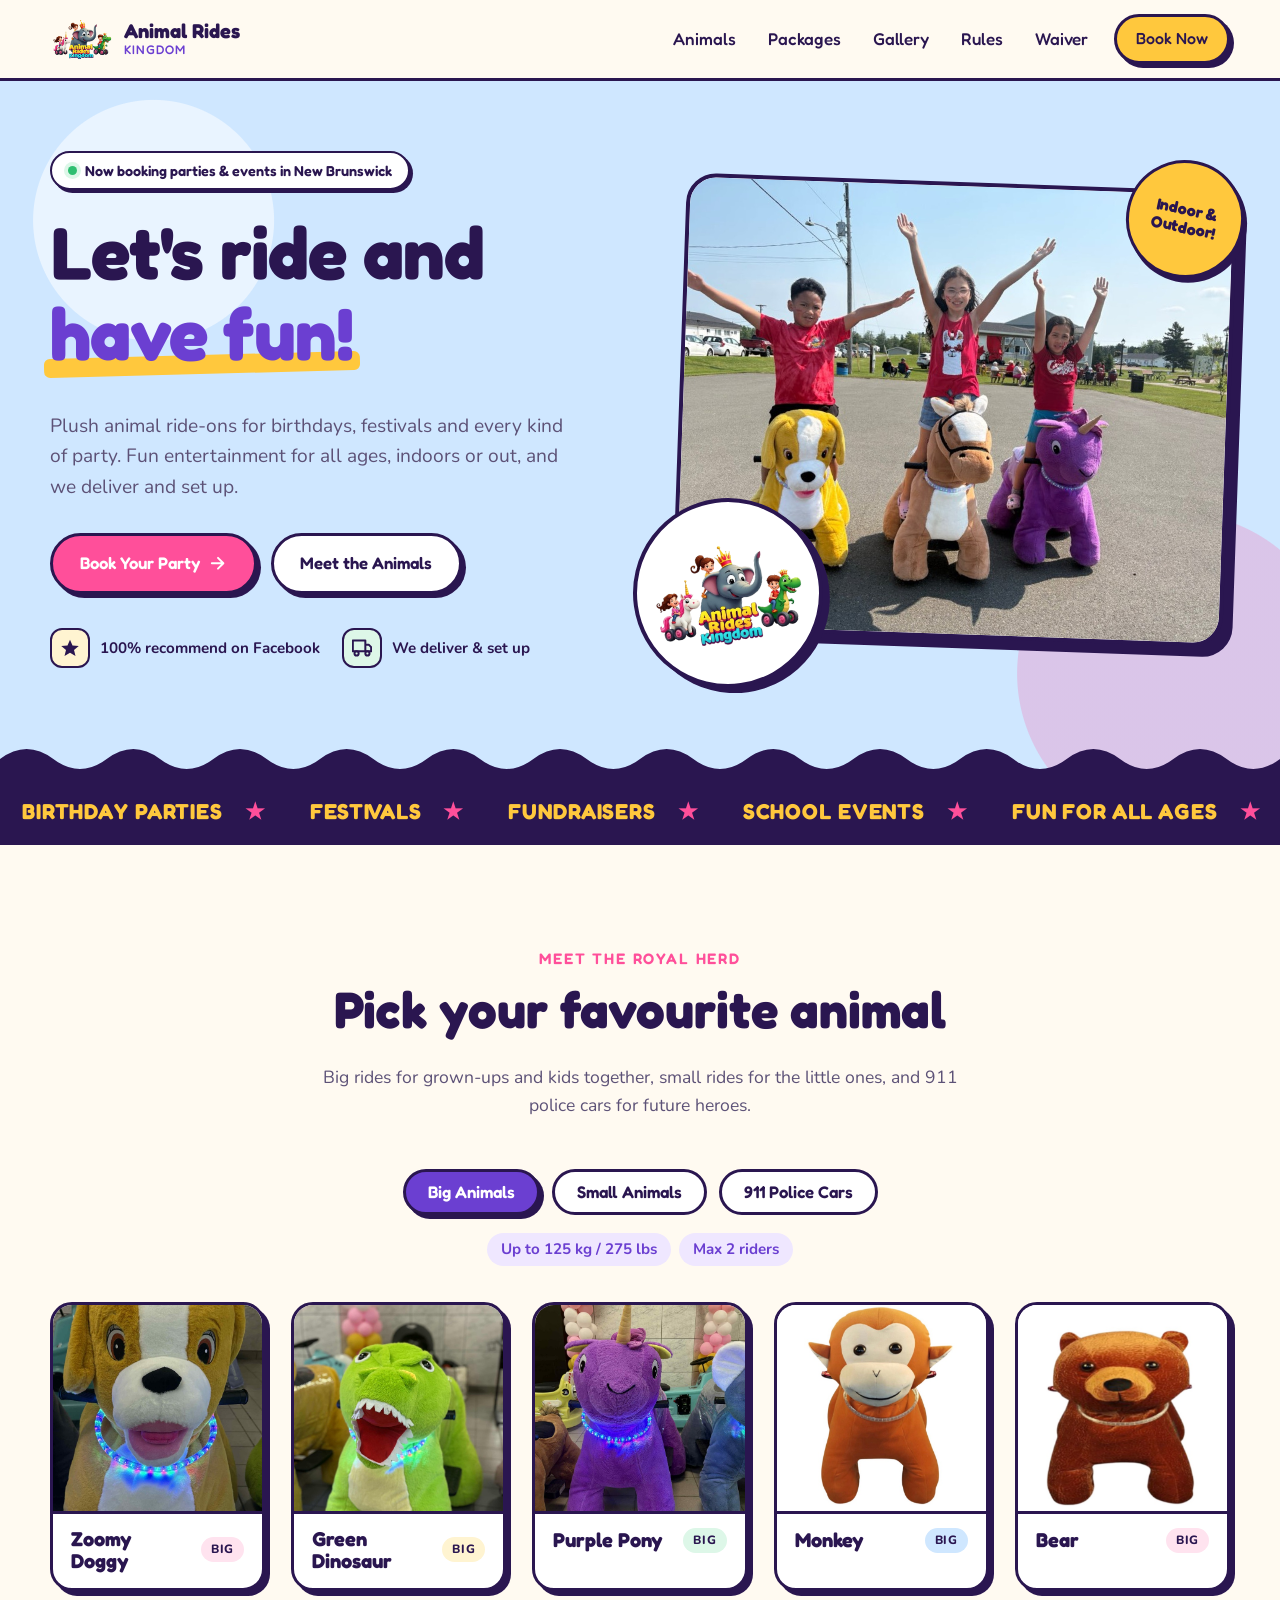
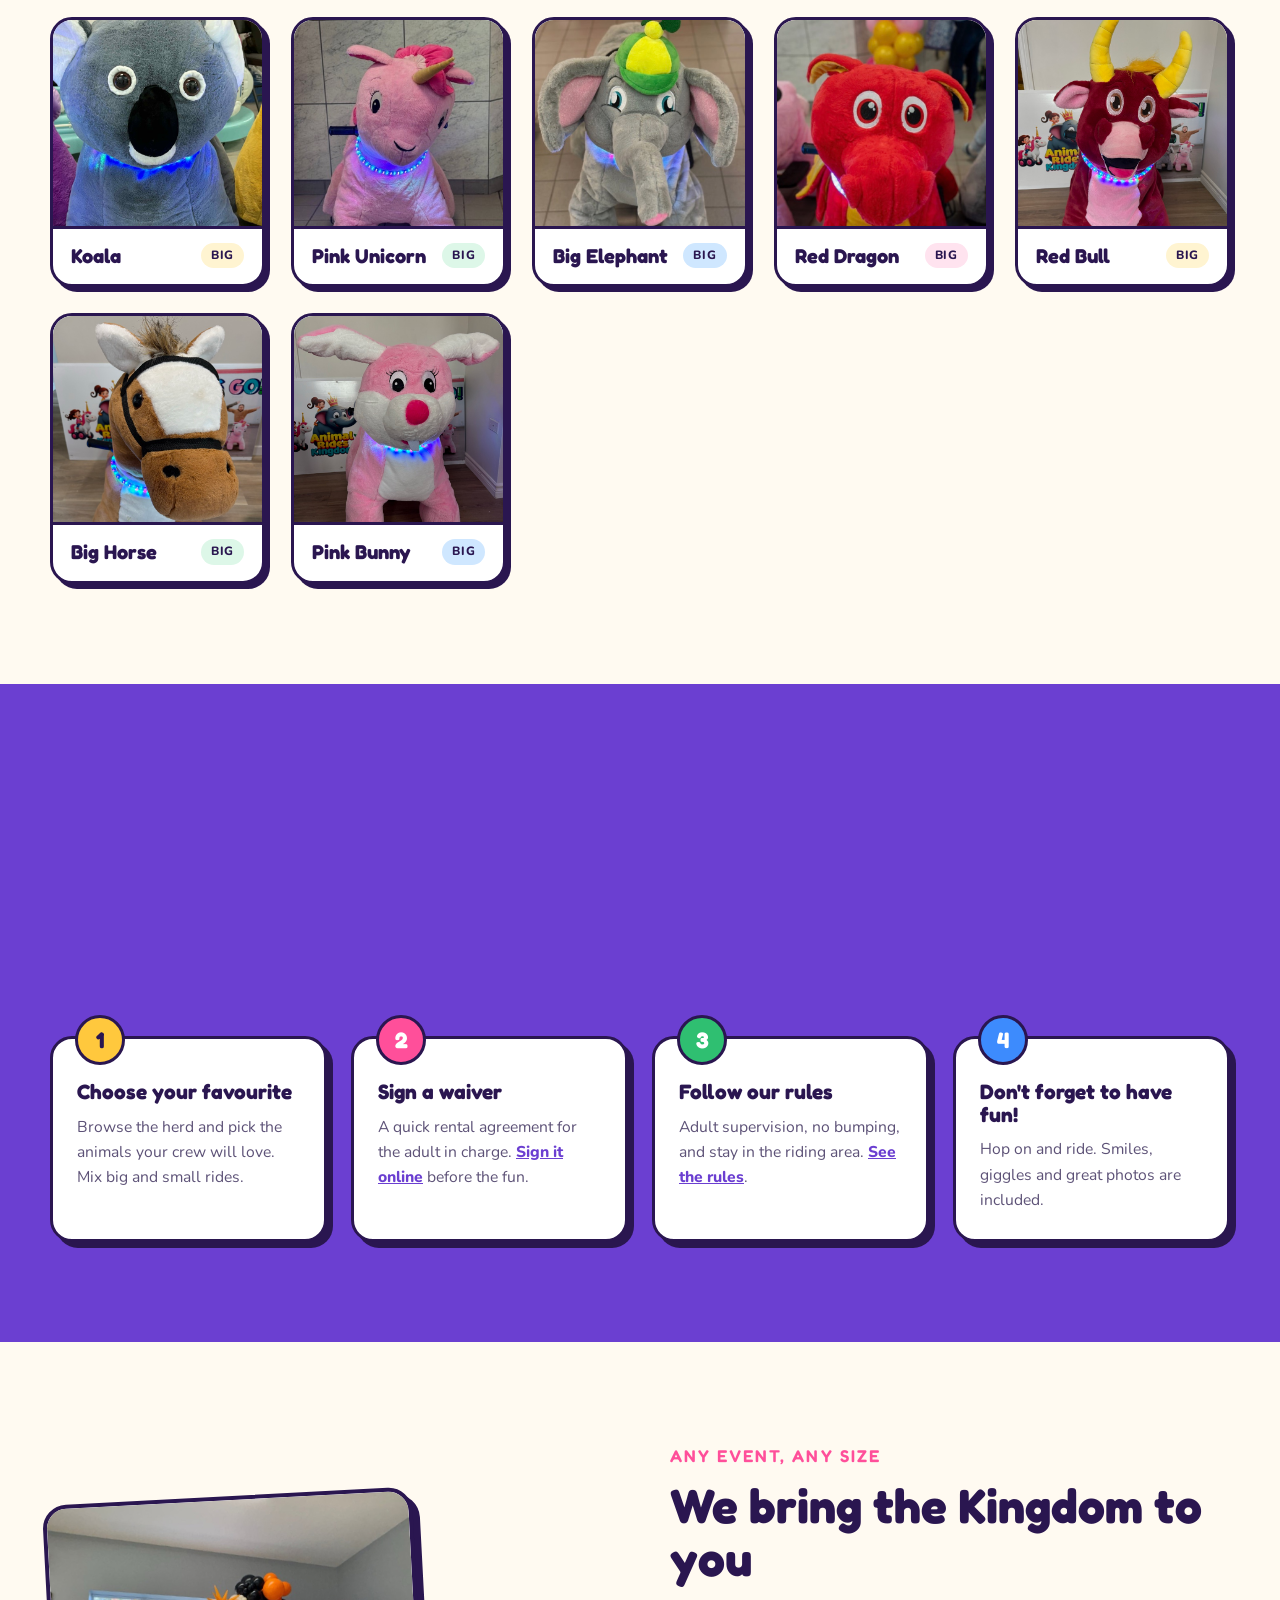
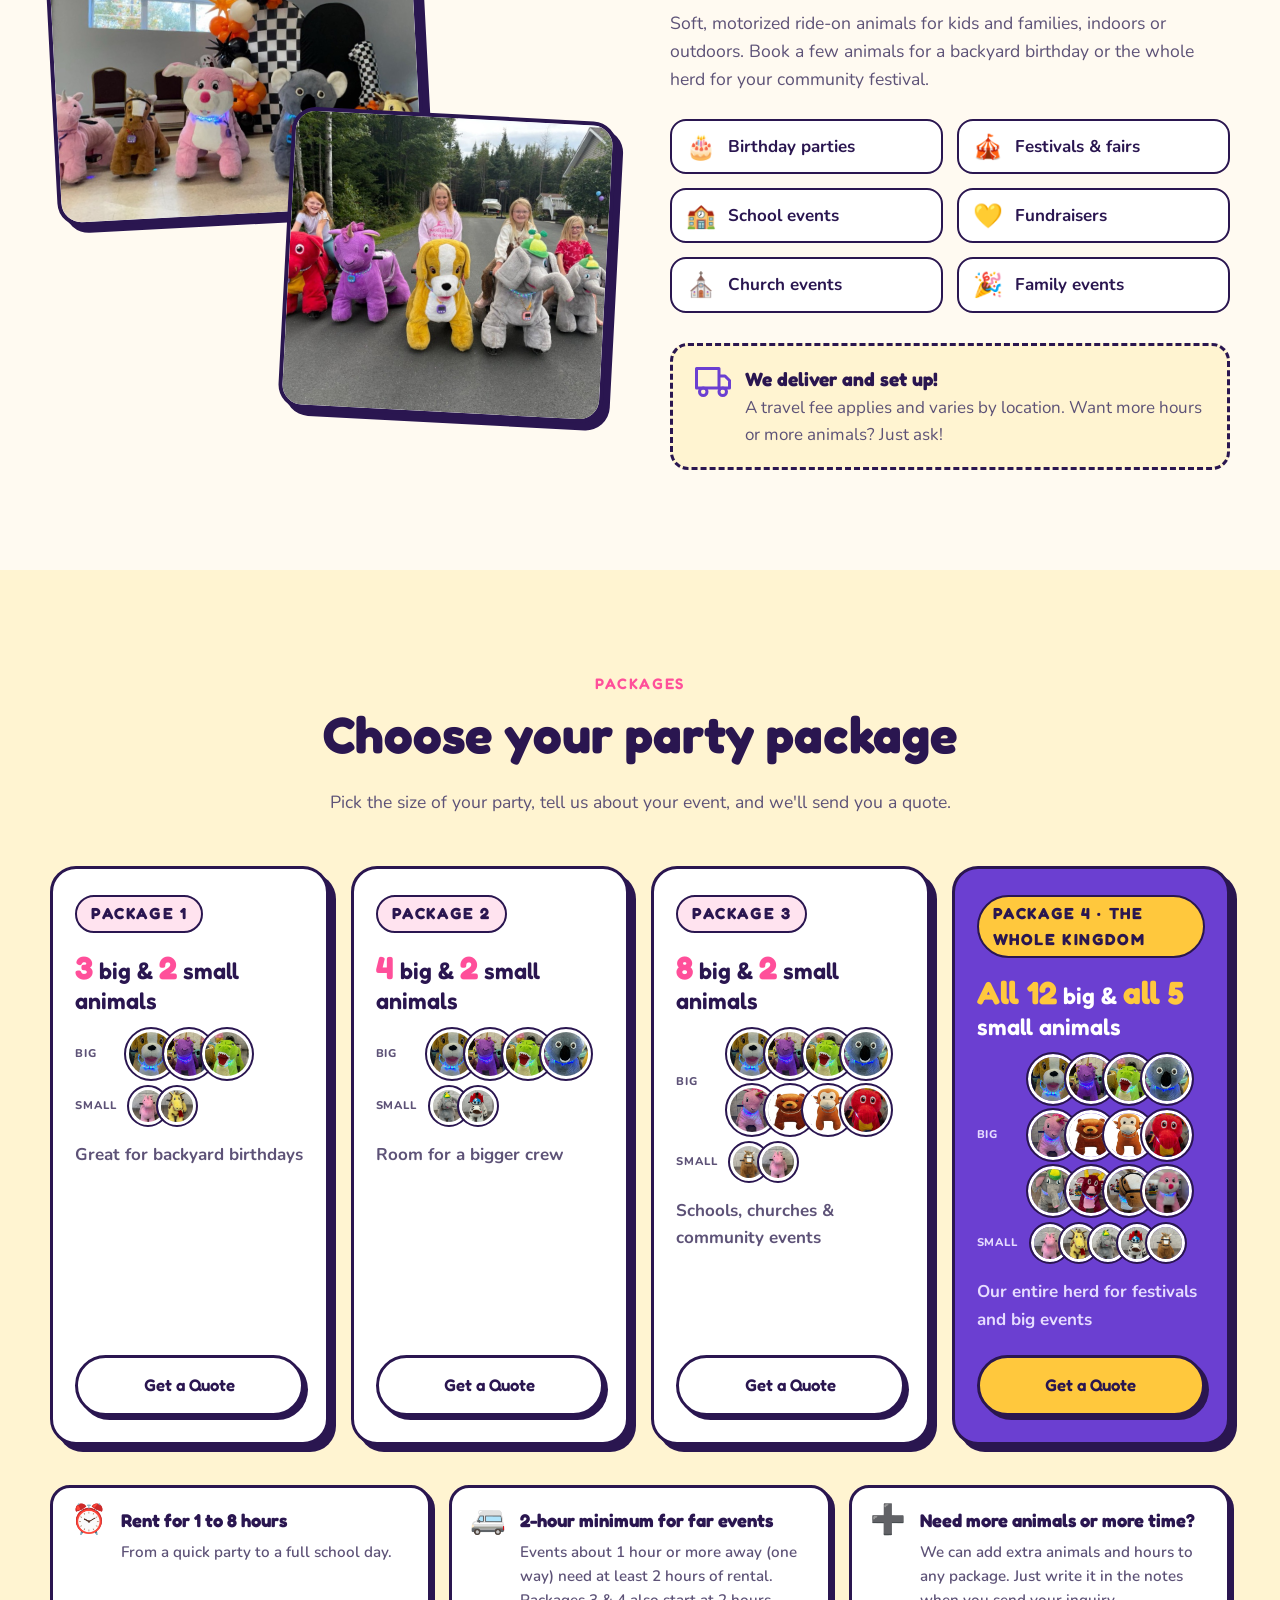
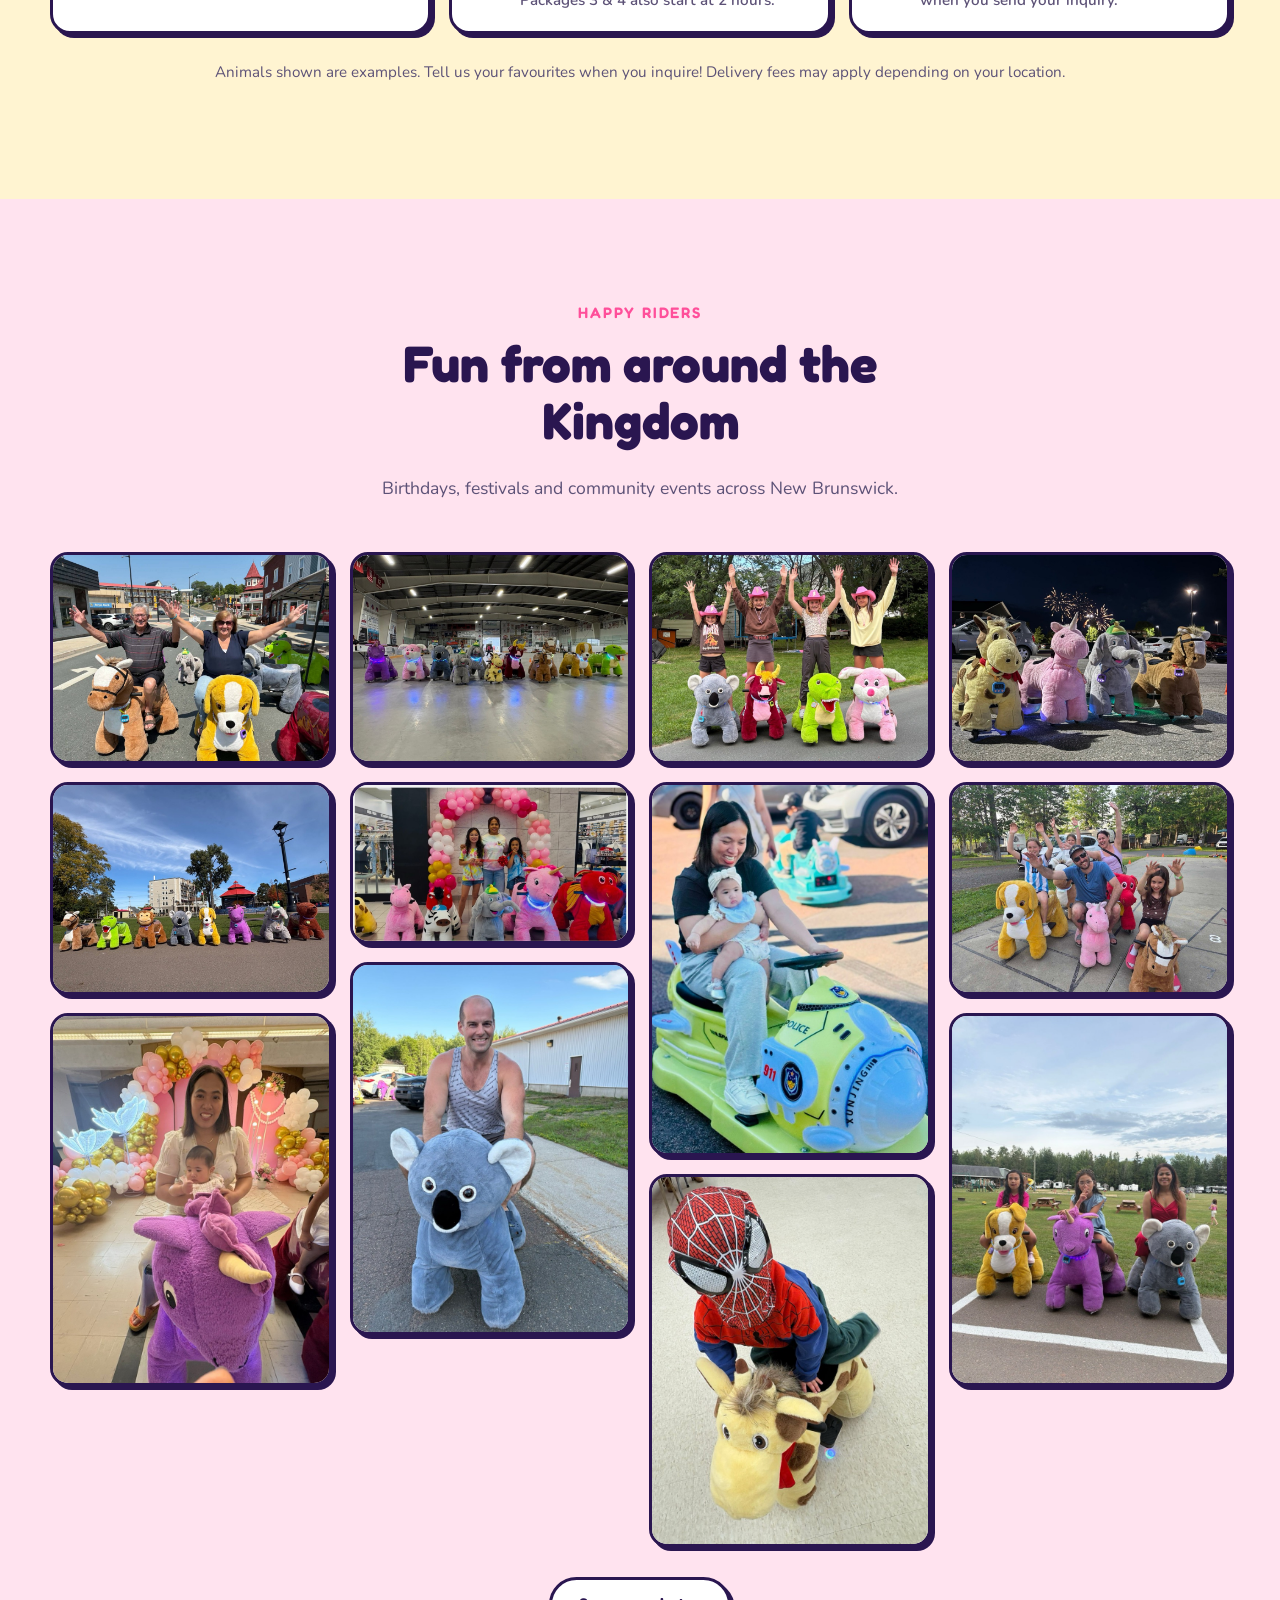
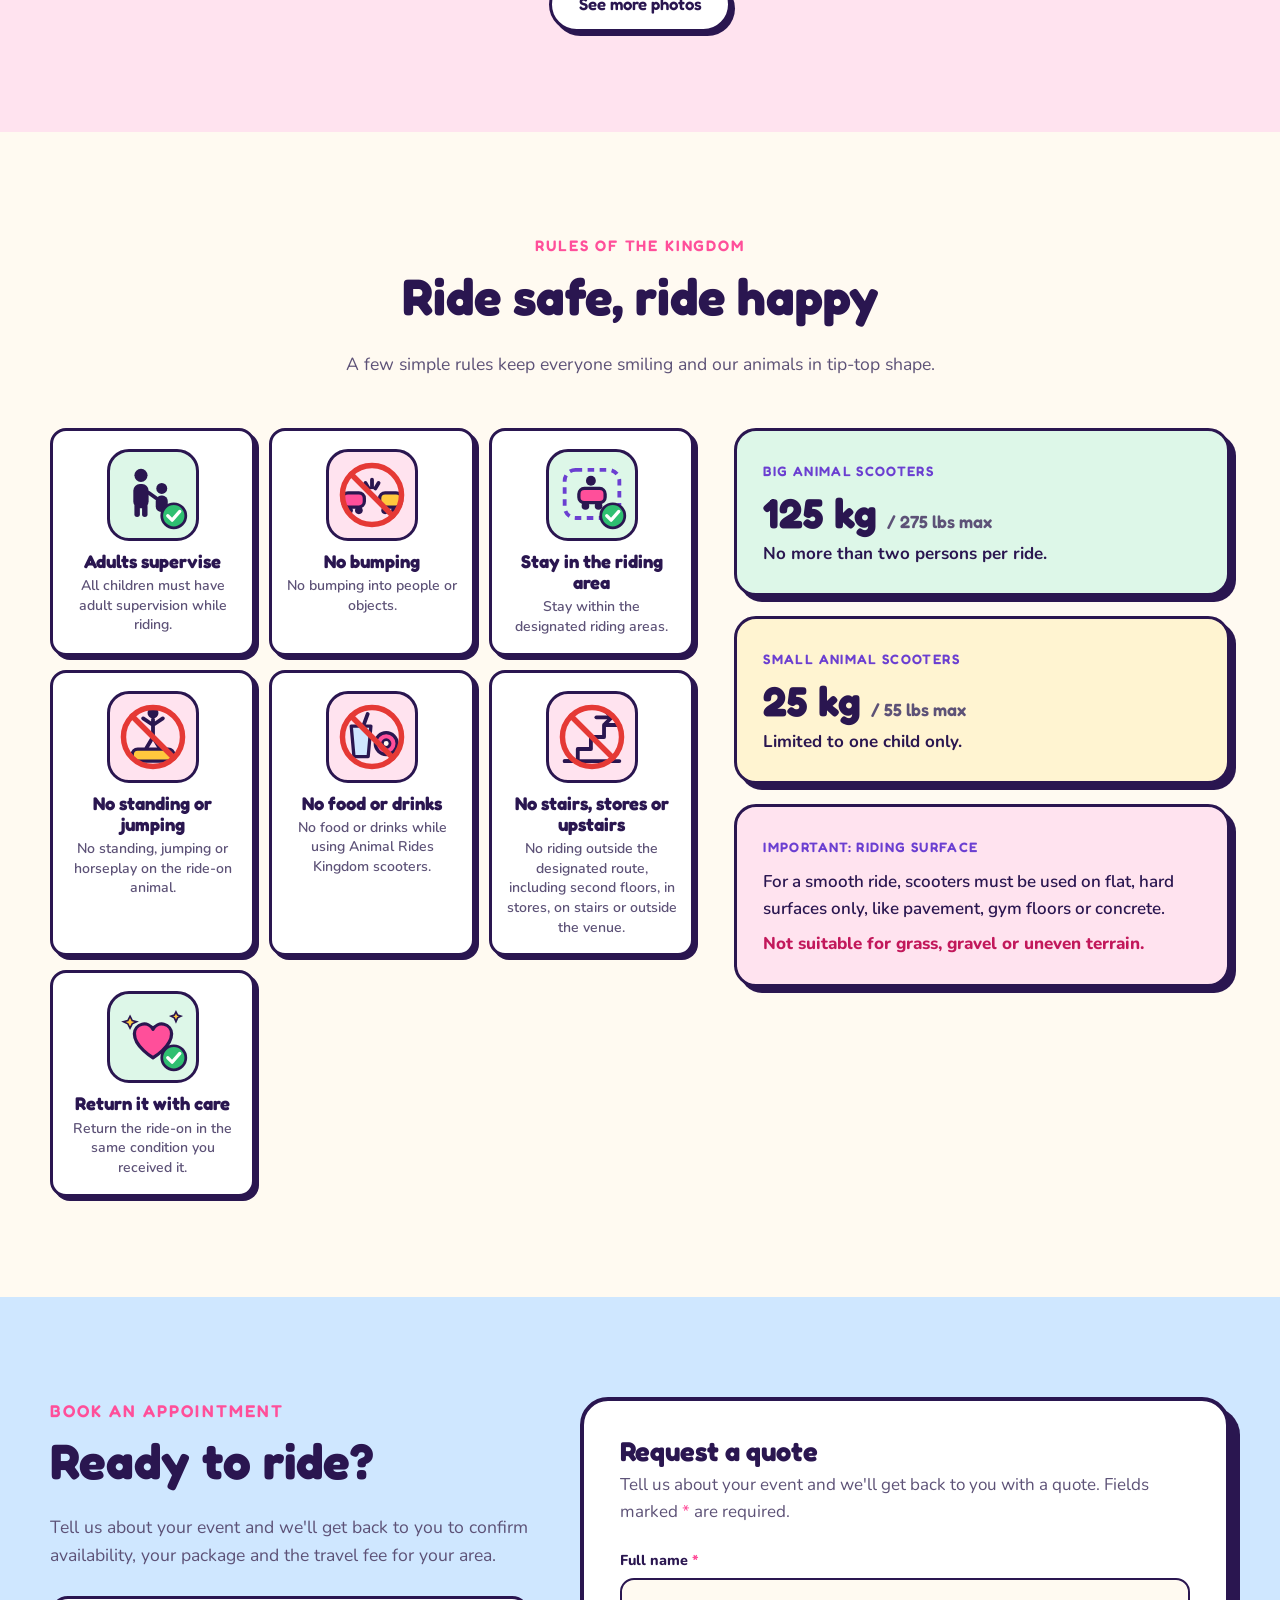
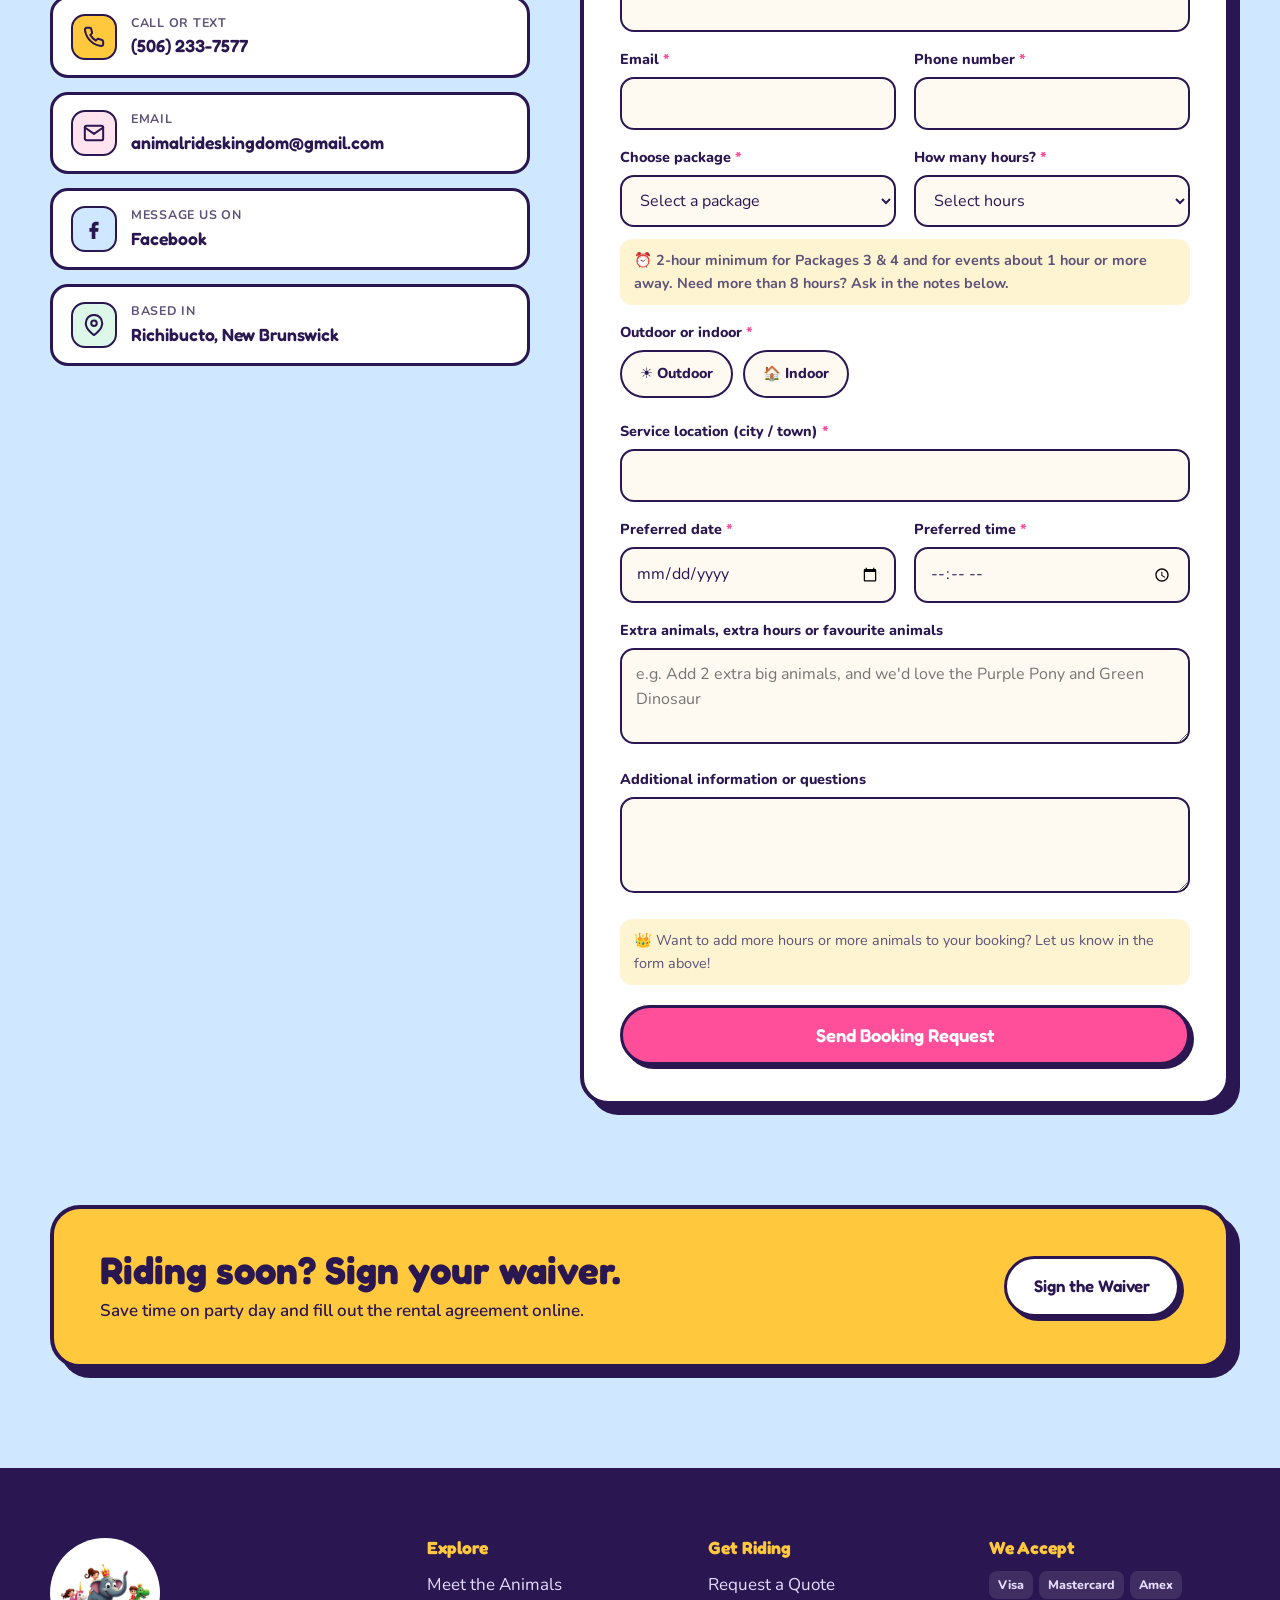
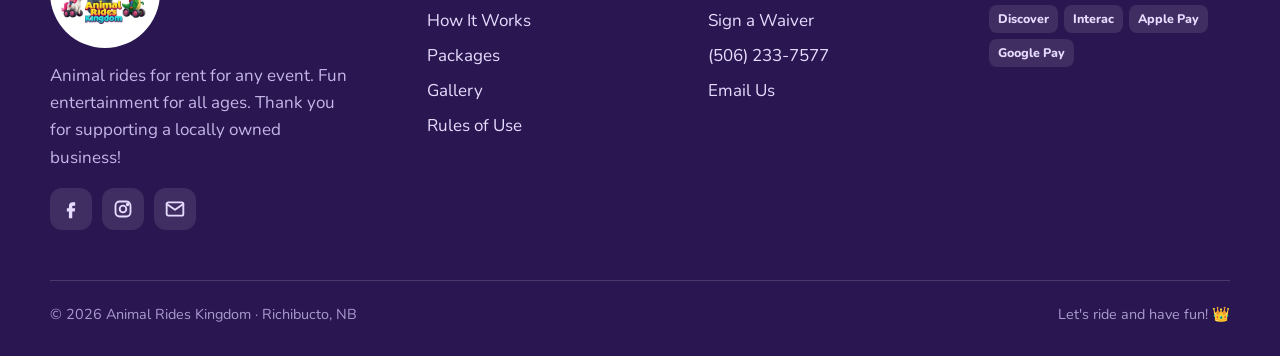
==== index.html @ 3b89f483 "Animal Rides Kingdom website Co-Authored-By: Claude Opus 5.5 <noreply@anthropic.com>" ====
<!DOCTYPE html>
<html lang="en">
<head>
  <meta charset="UTF-8">
  <meta name="viewport" content="width=device-width, initial-scale=1.0">
  <title>Animal Rides Kingdom | Plush Animal Ride Rentals in New Brunswick</title>
  <meta name="description" content="Plush animal ride-on rentals for birthdays, festivals and events across New Brunswick. Indoor and outdoor, fun for all ages. We deliver and set up! Based in Richibucto, NB.">
  <meta property="og:title" content="Animal Rides Kingdom | Let's Ride and Have Fun!">
  <meta property="og:description" content="Plush animal ride-ons for birthdays, festivals and events. We deliver and set up across New Brunswick.">
  <meta property="og:image" content="images/gallery/hero3.jpg">
  <meta property="og:type" content="website">
  <link rel="icon" type="image/png" href="images/logo.png">
  <link rel="preconnect" href="https://fonts.googleapis.com">
  <link rel="preconnect" href="https://fonts.gstatic.com" crossorigin>
  <link href="https://fonts.googleapis.com/css2?family=Fredoka:wght@500;600;700&family=Nunito:wght@400;600;700;800&display=swap" rel="stylesheet">
  <link rel="stylesheet" href="css/styles.css">
  <script type="application/ld+json">
  {
    "@context": "https://schema.org",
    "@type": "LocalBusiness",
    "name": "Animal Rides Kingdom",
    "description": "Plush animal ride-on rentals for indoor and outdoor events. We deliver and set up.",
    "telephone": "+1-506-233-7577",
    "email": "animalrideskingdom@gmail.com",
    "address": { "@type": "PostalAddress", "addressLocality": "Richibucto", "addressRegion": "NB", "addressCountry": "CA" },
    "sameAs": ["https://www.facebook.com/profile.php?id=61574766551750", "https://www.instagram.com/animalrideskingdom"]
  }
  </script>
</head>
<body>

<header class="site-header">
  <nav class="container nav" aria-label="Main">
    <a href="#top" class="brand">
      <img src="images/logo.png" alt="Animal Rides Kingdom logo">
      <span class="brand-name">Animal Rides<span>Kingdom</span></span>
    </a>
    <button class="menu-toggle" aria-label="Open menu" aria-expanded="false" aria-controls="nav-links">
      <span></span><span></span><span></span>
    </button>
    <ul class="nav-links" id="nav-links">
      <li><a href="#animals">Animals</a></li>
      <li><a href="#packages">Packages</a></li>
      <li><a href="#gallery">Gallery</a></li>
      <li><a href="#rules">Rules</a></li>
      <li><a href="waiver.html">Waiver</a></li>
      <li><a href="#book" class="btn btn-yellow">Book Now</a></li>
    </ul>
  </nav>
</header>

<main id="top">

  <!-- ============ HERO ============ -->
  <section class="hero">
    <div class="container hero-grid">
      <div class="hero-copy">
        <span class="eyebrow"><span class="dot"></span> Now booking parties &amp; events in New Brunswick</span>
        <h1>Let's ride and <span class="hl">have fun!</span></h1>
        <p class="lead">Plush animal ride-ons for birthdays, festivals and every kind of party. Fun entertainment for all ages, indoors or out, and we deliver and set up.</p>
        <div class="hero-ctas">
          <a href="#book" class="btn btn-primary">
            Book Your Party
            <svg viewBox="0 0 24 24" fill="none" stroke="currentColor" stroke-width="2.5" stroke-linecap="round" stroke-linejoin="round"><path d="M5 12h14M13 5l7 7-7 7"/></svg>
          </a>
          <a href="#animals" class="btn btn-white">Meet the Animals</a>
        </div>
        <div class="hero-badges">
          <div class="badge-item">
            <span class="ico" style="background:var(--yellow-soft)"><svg viewBox="0 0 24 24" fill="currentColor"><path d="M12 2l3 6.9 7.5.6-5.7 4.9 1.8 7.3L12 17.8 5.4 21.7l1.8-7.3L1.5 9.5 9 8.9z"/></svg></span>
            100% recommend on Facebook
          </div>
          <div class="badge-item">
            <span class="ico" style="background:var(--green-soft)"><svg viewBox="0 0 24 24" fill="none" stroke="currentColor" stroke-width="2.4" stroke-linecap="round" stroke-linejoin="round"><path d="M1 3h15v13H1zM16 8h4l3 3v5h-7"/><circle cx="5.5" cy="18.5" r="2.5"/><circle cx="18.5" cy="18.5" r="2.5"/></svg></span>
            We deliver &amp; set up
          </div>
        </div>
      </div>
      <div class="hero-visual">
        <div class="hero-photo">
          <img src="images/gallery/hero1.jpg" alt="Three kids cheering beside a dog, horse and purple pony ride-on">
        </div>
        <img class="hero-logo" src="images/logo.png" alt="">
        <div class="sticker">Indoor &amp; Outdoor!</div>
      </div>
    </div>
    <div class="scallop" aria-hidden="true">
      <svg viewBox="0 0 1200 40" preserveAspectRatio="none"><path fill="#2a1650" d="M0 40V20 Q25 0 50 20 T100 20 T150 20 T200 20 T250 20 T300 20 T350 20 T400 20 T450 20 T500 20 T550 20 T600 20 T650 20 T700 20 T750 20 T800 20 T850 20 T900 20 T950 20 T1000 20 T1050 20 T1100 20 T1150 20 T1200 20 V40Z"/></svg>
    </div>
  </section>

  <div class="marquee" aria-hidden="true">
    <div class="marquee-track">
      <span>Birthday Parties</span><span>Festivals</span><span>Fundraisers</span><span>School Events</span><span>Fun for All Ages</span><span>We Deliver &amp; Set Up</span>
      <span>Birthday Parties</span><span>Festivals</span><span>Fundraisers</span><span>School Events</span><span>Fun for All Ages</span><span>We Deliver &amp; Set Up</span>
    </div>
  </div>

  <!-- ============ ANIMALS ============ -->
  <section id="animals">
    <div class="container">
      <div class="section-head reveal">
        <span class="kicker">Meet the Royal Herd</span>
        <h2>Pick your favourite animal</h2>
        <p>Big rides for grown-ups and kids together, small rides for the little ones, and 911 police cars for future heroes.</p>
      </div>

      <div class="tabs" role="tablist" aria-label="Ride categories">
        <button class="tab" role="tab" id="tab-big" aria-selected="true" aria-controls="panel-big">Big Animals</button>
        <button class="tab" role="tab" id="tab-small" aria-selected="false" aria-controls="panel-small" tabindex="-1">Small Animals</button>
        <button class="tab" role="tab" id="tab-police" aria-selected="false" aria-controls="panel-police" tabindex="-1">911 Police Cars</button>
      </div>

      <div class="animal-panel" id="panel-big" role="tabpanel" aria-labelledby="tab-big">
        <p class="tab-note"><span class="pill">Up to 125 kg / 275 lbs</span><span class="pill">Max 2 riders</span></p>
        <div class="animal-grid">
          <article class="animal-card"><div class="pic"><img src="images/animals/zoomy-doggy.jpg" alt="Zoomy Doggy ride-on" loading="lazy"></div><div class="meta"><h3>Zoomy Doggy</h3><span class="size">Big</span></div></article>
          <article class="animal-card"><div class="pic"><img src="images/animals/green-dinosaur.jpg" alt="Green Dinosaur ride-on" loading="lazy"></div><div class="meta"><h3>Green Dinosaur</h3><span class="size">Big</span></div></article>
          <article class="animal-card"><div class="pic"><img src="images/animals/purple-pony.jpg" alt="Purple Pony ride-on" loading="lazy"></div><div class="meta"><h3>Purple Pony</h3><span class="size">Big</span></div></article>
          <article class="animal-card"><div class="pic"><img src="images/animals/monkey.jpg" alt="Monkey ride-on" loading="lazy"></div><div class="meta"><h3>Monkey</h3><span class="size">Big</span></div></article>
          <article class="animal-card"><div class="pic"><img src="images/animals/bear.jpg" alt="Bear ride-on" loading="lazy"></div><div class="meta"><h3>Bear</h3><span class="size">Big</span></div></article>
          <article class="animal-card"><div class="pic"><img src="images/animals/koala.jpg" alt="Koala ride-on" loading="lazy"></div><div class="meta"><h3>Koala</h3><span class="size">Big</span></div></article>
          <article class="animal-card"><div class="pic"><img src="images/animals/pink-unicorn.jpg" style="object-position: center 15%" alt="Pink Unicorn ride-on" loading="lazy"></div><div class="meta"><h3>Pink Unicorn</h3><span class="size">Big</span></div></article>
          <article class="animal-card"><div class="pic"><img src="images/animals/big-elephant.jpg" style="object-position: center 15%" alt="Big Elephant ride-on with a green and yellow cap" loading="lazy"></div><div class="meta"><h3>Big Elephant</h3><span class="size">Big</span></div></article>
          <article class="animal-card"><div class="pic"><img src="images/animals/red-dragon.jpg" style="object-position: center 15%" alt="Red Dragon ride-on" loading="lazy"></div><div class="meta"><h3>Red Dragon</h3><span class="size">Big</span></div></article>
          <article class="animal-card"><div class="pic"><img src="images/animals/red-bull.jpg" style="object-position: center 15%" alt="Red Bull ride-on with yellow horns" loading="lazy"></div><div class="meta"><h3>Red Bull</h3><span class="size">Big</span></div></article>
          <article class="animal-card"><div class="pic"><img src="images/animals/big-horse.jpg" style="object-position: center 15%" alt="Big brown Horse ride-on" loading="lazy"></div><div class="meta"><h3>Big Horse</h3><span class="size">Big</span></div></article>
          <article class="animal-card"><div class="pic"><img src="images/animals/pink-bunny.jpg" style="object-position: center 15%" alt="Pink Bunny ride-on" loading="lazy"></div><div class="meta"><h3>Pink Bunny</h3><span class="size">Big</span></div></article>
        </div>
      </div>

      <div class="animal-panel" id="panel-small" role="tabpanel" aria-labelledby="tab-small" hidden>
        <p class="tab-note"><span class="pill">Up to 25 kg / 55 lbs</span><span class="pill">One child only</span></p>
        <div class="animal-grid">
          <article class="animal-card"><div class="pic"><img src="images/animals/elephant.jpg" alt="Elephant ride-on" loading="lazy"></div><div class="meta"><h3>Elephant</h3><span class="size">Small</span></div></article>
          <article class="animal-card"><div class="pic"><img src="images/animals/mini-pony.jpg" alt="Mini Pony ride-on" loading="lazy"></div><div class="meta"><h3>Mini Pony</h3><span class="size">Small</span></div></article>
          <article class="animal-card"><div class="pic"><img src="images/animals/giraffe.jpg" alt="Giraffe ride-on" loading="lazy"></div><div class="meta"><h3>Giraffe</h3><span class="size">Small</span></div></article>
          <article class="animal-card"><div class="pic"><img src="images/animals/horse.jpg" alt="Horse ride-on" loading="lazy"></div><div class="meta"><h3>Horse</h3><span class="size">Small</span></div></article>
          <article class="animal-card"><div class="pic"><img src="images/animals/zebra.jpg" alt="Zippy Zebra ride-on" loading="lazy"></div><div class="meta"><h3>Zippy Zebra</h3><span class="size">Small</span></div></article>
        </div>
      </div>

      <div class="animal-panel" id="panel-police" role="tabpanel" aria-labelledby="tab-police" hidden>
        <p class="tab-note"><span class="pill">Three colours to choose from</span></p>
        <div class="animal-grid">
          <article class="animal-card"><div class="pic"><img src="images/animals/police-yellow.jpg" alt="Yellow 911 police car ride-on" loading="lazy"></div><div class="meta"><h3>Yellow 911</h3><span class="size">Police Car</span></div></article>
          <article class="animal-card"><div class="pic"><img src="images/animals/police-blue.jpg" alt="Blue 911 police car ride-on" loading="lazy"></div><div class="meta"><h3>Blue 911</h3><span class="size">Police Car</span></div></article>
          <article class="animal-card"><div class="pic"><img src="images/animals/police-red.jpg" alt="Red 911 police car ride-on" loading="lazy"></div><div class="meta"><h3>Red 911</h3><span class="size">Police Car</span></div></article>
        </div>
      </div>
    </div>
  </section>

  <!-- ============ HOW IT WORKS ============ -->
  <section id="how" class="steps-section">
    <div class="container">
      <div class="section-head reveal">
        <span class="kicker">4 Steps to Royal Fun</span>
        <h2>The best experience in our Kingdom</h2>
        <p>Getting your party rolling is easy.</p>
      </div>
      <div class="steps">
        <div class="step reveal"><h3>Choose your favourite</h3><p>Browse the herd and pick the animals your crew will love. Mix big and small rides.</p></div>
        <div class="step reveal"><h3>Sign a waiver</h3><p>A quick rental agreement for the adult in charge. <a href="waiver.html">Sign it online</a> before the fun.</p></div>
        <div class="step reveal"><h3>Follow our rules</h3><p>Adult supervision, no bumping, and stay in the riding area. <a href="#rules">See the rules</a>.</p></div>
        <div class="step reveal"><h3>Don't forget to have fun!</h3><p>Hop on and ride. Smiles, giggles and great photos are included.</p></div>
      </div>
    </div>
  </section>

  <!-- ============ EVENTS ============ -->
  <section id="events">
    <div class="container events-grid">
      <div class="events-photos reveal">
        <figure class="p1"><img src="images/gallery/hero2.jpg" alt="Ride-on animals set up at an indoor birthday party" loading="lazy"></figure>
        <figure class="p2"><img src="images/gallery/hero4.jpg" alt="Kids lined up on ride-on animals outdoors" loading="lazy"></figure>
      </div>
      <div class="events-copy reveal">
        <span class="kicker">Any Event, Any Size</span>
        <h2>We bring the Kingdom to you</h2>
        <p>Soft, motorized ride-on animals for kids and families, indoors or outdoors. Book a few animals for a backyard birthday or the whole herd for your community festival.</p>
        <ul class="event-list">
          <li><span class="emoji">🎂</span> Birthday parties</li>
          <li><span class="emoji">🎪</span> Festivals &amp; fairs</li>
          <li><span class="emoji">🏫</span> School events</li>
          <li><span class="emoji">💛</span> Fundraisers</li>
          <li><span class="emoji">⛪</span> Church events</li>
          <li><span class="emoji">🎉</span> Family events</li>
        </ul>
        <div class="delivery-box">
          <svg viewBox="0 0 24 24" fill="none" stroke="currentColor" stroke-width="2" stroke-linecap="round" stroke-linejoin="round"><path d="M1 3h15v13H1zM16 8h4l3 3v5h-7"/><circle cx="5.5" cy="18.5" r="2.5"/><circle cx="18.5" cy="18.5" r="2.5"/></svg>
          <div>
            <strong>We deliver and set up!</strong>
            <p>A travel fee applies and varies by location. Want more hours or more animals? Just ask!</p>
          </div>
        </div>
      </div>
    </div>
  </section>

  <!-- ============ PACKAGES ============ -->
  <section id="packages" class="packages-section">
    <div class="container">
      <div class="section-head reveal">
        <span class="kicker">Packages</span>
        <h2>Choose your party package</h2>
        <p>Pick the size of your party, tell us about your event, and we'll send you a quote.</p>
      </div>
      <div class="package-grid four">
        <article class="package-card reveal">
          <div class="package-top">
            <span class="package-name">Package 1</span>
            <p class="package-animals"><strong>3</strong> big &amp; <strong>2</strong> small animals</p>
            <div class="herd" aria-label="Example animals"><span class="herd-label">Big</span><div class="herd-row big"><img src="images/animals/zoomy-doggy.jpg" alt="Zoomy Doggy" title="Zoomy Doggy" loading="lazy"><img src="images/animals/purple-pony.jpg" alt="Purple Pony" title="Purple Pony" loading="lazy"><img src="images/animals/green-dinosaur.jpg" alt="Green Dinosaur" title="Green Dinosaur" loading="lazy"></div><span class="herd-label">Small</span><div class="herd-row small"><img src="images/animals/mini-pony.jpg" alt="Mini Pony" title="Mini Pony" loading="lazy"><img src="images/animals/giraffe.jpg" alt="Giraffe" title="Giraffe" loading="lazy"></div></div>
            <p class="package-tag">Great for backyard birthdays</p>
          </div>
          <a href="#book" class="btn btn-white">Get a Quote</a>
        </article>
        <article class="package-card reveal">
          <div class="package-top">
            <span class="package-name">Package 2</span>
            <p class="package-animals"><strong>4</strong> big &amp; <strong>2</strong> small animals</p>
            <div class="herd" aria-label="Example animals"><span class="herd-label">Big</span><div class="herd-row big"><img src="images/animals/zoomy-doggy.jpg" alt="Zoomy Doggy" title="Zoomy Doggy" loading="lazy"><img src="images/animals/purple-pony.jpg" alt="Purple Pony" title="Purple Pony" loading="lazy"><img src="images/animals/green-dinosaur.jpg" alt="Green Dinosaur" title="Green Dinosaur" loading="lazy"><img src="images/animals/koala.jpg" alt="Koala" title="Koala" loading="lazy"></div><span class="herd-label">Small</span><div class="herd-row small"><img src="images/animals/elephant.jpg" alt="Elephant" title="Elephant" loading="lazy"><img src="images/animals/zebra.jpg" alt="Zebra" title="Zebra" loading="lazy"></div></div>
            <p class="package-tag">Room for a bigger crew</p>
          </div>
          <a href="#book" class="btn btn-white">Get a Quote</a>
        </article>
        <article class="package-card reveal">
          <div class="package-top">
            <span class="package-name">Package 3</span>
            <p class="package-animals"><strong>8</strong> big &amp; <strong>2</strong> small animals</p>
            <div class="herd" aria-label="Example animals"><span class="herd-label">Big</span><div class="herd-row big"><img src="images/animals/zoomy-doggy.jpg" alt="Zoomy Doggy" title="Zoomy Doggy" loading="lazy"><img src="images/animals/purple-pony.jpg" alt="Purple Pony" title="Purple Pony" loading="lazy"><img src="images/animals/green-dinosaur.jpg" alt="Green Dinosaur" title="Green Dinosaur" loading="lazy"><img src="images/animals/koala.jpg" alt="Koala" title="Koala" loading="lazy"><img src="images/animals/pink-unicorn.jpg" alt="Pink Unicorn" title="Pink Unicorn" loading="lazy"><img src="images/animals/bear.jpg" alt="Bear" title="Bear" loading="lazy"><img src="images/animals/monkey.jpg" alt="Monkey" title="Monkey" loading="lazy"><img src="images/animals/red-dragon.jpg" alt="Red Dragon" title="Red Dragon" loading="lazy"></div><span class="herd-label">Small</span><div class="herd-row small"><img src="images/animals/horse.jpg" alt="Horse" title="Horse" loading="lazy"><img src="images/animals/mini-pony.jpg" alt="Mini Pony" title="Mini Pony" loading="lazy"></div></div>
            <p class="package-tag">Schools, churches &amp; community events</p>
          </div>
          <a href="#book" class="btn btn-white">Get a Quote</a>
        </article>
        <article class="package-card featured reveal">
          <div class="package-top">
            <span class="package-name">Package 4 · The Whole Kingdom</span>
            <p class="package-animals"><strong>All 12</strong> big &amp; <strong>all 5</strong> small animals</p>
            <div class="herd" aria-label="Example animals"><span class="herd-label">Big</span><div class="herd-row big"><img src="images/animals/zoomy-doggy.jpg" alt="Zoomy Doggy" title="Zoomy Doggy" loading="lazy"><img src="images/animals/purple-pony.jpg" alt="Purple Pony" title="Purple Pony" loading="lazy"><img src="images/animals/green-dinosaur.jpg" alt="Green Dinosaur" title="Green Dinosaur" loading="lazy"><img src="images/animals/koala.jpg" alt="Koala" title="Koala" loading="lazy"><img src="images/animals/pink-unicorn.jpg" alt="Pink Unicorn" title="Pink Unicorn" loading="lazy"><img src="images/animals/bear.jpg" alt="Bear" title="Bear" loading="lazy"><img src="images/animals/monkey.jpg" alt="Monkey" title="Monkey" loading="lazy"><img src="images/animals/red-dragon.jpg" alt="Red Dragon" title="Red Dragon" loading="lazy"><img src="images/animals/big-elephant.jpg" alt="Big Elephant" title="Big Elephant" loading="lazy"><img src="images/animals/red-bull.jpg" alt="Red Bull" title="Red Bull" loading="lazy"><img src="images/animals/big-horse.jpg" alt="Big Horse" title="Big Horse" loading="lazy"><img src="images/animals/pink-bunny.jpg" alt="Pink Bunny" title="Pink Bunny" loading="lazy"></div><span class="herd-label">Small</span><div class="herd-row small"><img src="images/animals/mini-pony.jpg" alt="Mini Pony" title="Mini Pony" loading="lazy"><img src="images/animals/giraffe.jpg" alt="Giraffe" title="Giraffe" loading="lazy"><img src="images/animals/elephant.jpg" alt="Elephant" title="Elephant" loading="lazy"><img src="images/animals/zebra.jpg" alt="Zebra" title="Zebra" loading="lazy"><img src="images/animals/horse.jpg" alt="Horse" title="Horse" loading="lazy"></div></div>
            <p class="package-tag">Our entire herd for festivals and big events</p>
          </div>
          <a href="#book" class="btn btn-yellow">Get a Quote</a>
        </article>
      </div>
      <div class="rental-info reveal">
        <div class="info-tile"><span class="emoji">⏰</span><div><strong>Rent for 1 to 8 hours</strong><p>From a quick party to a full school day.</p></div></div>
        <div class="info-tile"><span class="emoji">🚐</span><div><strong>2-hour minimum for far events</strong><p>Events about 1 hour or more away (one way) need at least 2 hours of rental. Packages 3 &amp; 4 also start at 2 hours.</p></div></div>
        <div class="info-tile"><span class="emoji">➕</span><div><strong>Need more animals or more time?</strong><p>We can add extra animals and hours to any package. Just write it in the notes when you send your inquiry.</p></div></div>
      </div>
      <p class="fine-note">Animals shown are examples. Tell us your favourites when you inquire! Delivery fees may apply depending on your location.</p>
    </div>
  </section>

  <!-- ============ GALLERY ============ -->
  <section id="gallery" class="gallery-section">
    <div class="container">
      <div class="section-head reveal">
        <span class="kicker">Happy Riders</span>
        <h2>Fun from around the Kingdom</h2>
        <p>Birthdays, festivals and community events across New Brunswick.</p>
      </div>
      <div class="gallery collapsed" id="gallery-grid">
        <button><img src="images/gallery/adults-riding.jpg" alt="Two adults cheering while riding the Big Horse and Zoomy Doggy at a downtown street event" loading="lazy"></button>
        <button><img src="images/gallery/hero3.jpg" alt="The full herd of ride-on animals lined up in a park" loading="lazy"></button>
        <button><img src="images/gallery/g12.jpg" alt="Child riding a purple pony at a party" loading="lazy"></button>
        <button><img src="images/gallery/g10.jpg" alt="Ride-on animals lined up inside an arena" loading="lazy"></button>
        <button><img src="images/gallery/g19.jpg" alt="Ride-ons at a birthday party with a balloon arch" loading="lazy"></button>
        <button><img src="images/gallery/g16.jpg" alt="Rider on the koala" loading="lazy"></button>
        <button><img src="images/gallery/g6.jpg" alt="Group cheering with the ride-on animals outdoors" loading="lazy"></button>
        <button><img src="images/gallery/g13.jpg" alt="Kid riding a ride-on at an event" loading="lazy"></button>
        <button><img src="images/gallery/g21.jpg" alt="Child in costume riding the giraffe" loading="lazy"></button>
        <button><img src="images/gallery/g11.jpg" alt="Ride-on animals lit up at night" loading="lazy"></button>
        <button><img src="images/gallery/g17.jpg" alt="Family with ride-on animals" loading="lazy"></button>
        <button><img src="images/gallery/g9.jpg" alt="Animals lined up outdoors" loading="lazy"></button>
        <button><img src="images/gallery/g25.jpg" alt="Toddler riding the horse on the grass" loading="lazy"></button>
        <button><img src="images/gallery/g14.jpg" alt="Child riding a pink ride-on" loading="lazy"></button>
        <button><img src="images/gallery/g15.jpg" alt="Rider at an outdoor event" loading="lazy"></button>
        <button><img src="images/gallery/g18.jpg" alt="Kids riding indoors" loading="lazy"></button>
        <button><img src="images/gallery/g20.jpg" alt="Ride-on at a party" loading="lazy"></button>
        <button><img src="images/gallery/g22.jpg" alt="Mascot with the ride-on animals at a community event" loading="lazy"></button>
        <button><img src="images/gallery/g23.jpg" alt="Mascot riding a purple pony" loading="lazy"></button>
        <button><img src="images/gallery/g24.jpg" alt="Kids riding at an outdoor event" loading="lazy"></button>
        <button><img src="images/gallery/g4.jpg" alt="Birthday celebration with ride-on animals" loading="lazy"></button>
        <button><img src="images/gallery/g5.jpg" alt="Ride-on animals beside a bouncy castle" loading="lazy"></button>
        <button><img src="images/gallery/g7.jpg" alt="Ride-on animals lined up at an outdoor event" loading="lazy"></button>
        <button><img src="images/gallery/g8.jpg" alt="Animals lined up near a bouncy castle" loading="lazy"></button>
      </div>
      <div class="gallery-more">
        <button class="btn btn-white" id="gallery-toggle" aria-controls="gallery-grid" aria-expanded="false">See more photos</button>
      </div>
    </div>
  </section>

  <!-- ============ RULES ============ -->
  <section id="rules">
    <div class="container">
      <div class="section-head reveal">
        <span class="kicker">Rules of the Kingdom</span>
        <h2>Ride safe, ride happy</h2>
        <p>A few simple rules keep everyone smiling and our animals in tip-top shape.</p>
      </div>
      <div class="rules-grid">
        <ol class="rules-list rule-signs reveal">
          <li class="rule-sign do"><span class="sign" aria-hidden="true"><svg viewBox="0 0 64 64"><g fill="#2a1650"><circle cx="21" cy="14" r="6"/><rect x="14" y="22" width="14" height="22" rx="6"/><rect x="15" y="40" width="5" height="12" rx="2.5"/><rect x="22" y="40" width="5" height="12" rx="2.5"/><circle cx="40" cy="26" r="5"/><rect x="34.5" y="32.5" width="11" height="15" rx="5"/></g><path d="M28 30l7 5" fill="none" stroke="#2a1650" stroke-width="3.5" stroke-linecap="round" stroke-linejoin="round"/><circle cx="51" cy="51" r="11" fill="#2fbf71" stroke="#2a1650" stroke-width="2.5"/><path d="M45.5 51l4 4 7-8" fill="none" stroke="#fff" stroke-width="3" stroke-linecap="round" stroke-linejoin="round"/></svg></span><span class="rule-copy"><strong>Adults supervise</strong><span>All children must have adult supervision while riding.</span></span></li>
          <li class="rule-sign dont"><span class="sign" aria-hidden="true"><svg viewBox="0 0 64 64"><rect x="5" y="30" width="20" height="13" rx="5" fill="#ff4f9a" stroke="#2a1650" stroke-width="3"/><rect x="39" y="30" width="20" height="13" rx="5" fill="#ffc83d" stroke="#2a1650" stroke-width="3"/><circle cx="11" cy="46" r="3.5" fill="#2a1650"/><circle cx="20" cy="46" r="3.5" fill="#2a1650"/><circle cx="44" cy="46" r="3.5" fill="#2a1650"/><circle cx="53" cy="46" r="3.5" fill="#2a1650"/><path d="M32 18v7M26 21l3 5M38 21l-3 5" fill="none" stroke="#2a1650" stroke-width="3.5" stroke-linecap="round" stroke-linejoin="round"/><circle cx="32" cy="32" r="27" fill="none" stroke="#e53935" stroke-width="5"/><path d="M13 13l38 38" stroke="#e53935" stroke-width="5" stroke-linecap="round"/></svg></span><span class="rule-copy"><strong>No bumping</strong><span>No bumping into people or objects.</span></span></li>
          <li class="rule-sign do"><span class="sign" aria-hidden="true"><svg viewBox="0 0 64 64"><rect x="7" y="9" width="50" height="44" rx="10" fill="none" stroke="#6b3fd1" stroke-width="3.5" stroke-dasharray="6 5"/><rect x="20" y="26" width="24" height="13" rx="5" fill="#ff4f9a" stroke="#2a1650" stroke-width="3"/><circle cx="26" cy="42" r="3.5" fill="#2a1650"/><circle cx="38" cy="42" r="3.5" fill="#2a1650"/><circle cx="31" cy="19" r="4.5" fill="#2a1650"/><circle cx="51" cy="51" r="11" fill="#2fbf71" stroke="#2a1650" stroke-width="2.5"/><path d="M45.5 51l4 4 7-8" fill="none" stroke="#fff" stroke-width="3" stroke-linecap="round" stroke-linejoin="round"/></svg></span><span class="rule-copy"><strong>Stay in the riding area</strong><span>Stay within the designated riding areas.</span></span></li>
          <li class="rule-sign dont"><span class="sign" aria-hidden="true"><svg viewBox="0 0 64 64"><circle cx="32" cy="10" r="5" fill="#2a1650"/><path d="M32 16v16M32 21l-9-6M32 21l9-6M32 32l-6 10M32 32l6 10" fill="none" stroke="#2a1650" stroke-width="3.5" stroke-linecap="round" stroke-linejoin="round"/><rect x="13" y="43" width="38" height="11" rx="5" fill="#ffc83d" stroke="#2a1650" stroke-width="3"/><circle cx="32" cy="32" r="27" fill="none" stroke="#e53935" stroke-width="5"/><path d="M13 13l38 38" stroke="#e53935" stroke-width="5" stroke-linecap="round"/></svg></span><span class="rule-copy"><strong>No standing or jumping</strong><span>No standing, jumping or horseplay on the ride-on animal.</span></span></li>
          <li class="rule-sign dont"><span class="sign" aria-hidden="true"><svg viewBox="0 0 64 64"><path d="M13 22h18l-2.5 28h-13z" fill="#cfe7ff" stroke="#2a1650" stroke-width="3" stroke-linejoin="round"/><path d="M24 22l4-11" fill="none" stroke="#2a1650" stroke-width="3.5" stroke-linecap="round" stroke-linejoin="round"/><circle cx="45" cy="38" r="10" fill="#ff4f9a" stroke="#2a1650" stroke-width="3"/><circle cx="45" cy="38" r="3.5" fill="#fffaf1" stroke="#2a1650" stroke-width="2.5"/><circle cx="32" cy="32" r="27" fill="none" stroke="#e53935" stroke-width="5"/><path d="M13 13l38 38" stroke="#e53935" stroke-width="5" stroke-linecap="round"/></svg></span><span class="rule-copy"><strong>No food or drinks</strong><span>No food or drinks while using Animal Rides Kingdom scooters.</span></span></li>
          <li class="rule-sign dont"><span class="sign" aria-hidden="true"><svg viewBox="0 0 64 64"><path d="M7 54h12V43h12V32h12V21h14" fill="none" stroke="#2a1650" stroke-width="3.5" stroke-linecap="round" stroke-linejoin="round"/><path d="M7 54h50" fill="none" stroke="#2a1650" stroke-width="3.5" stroke-linecap="round" stroke-linejoin="round"/><path d="M44 8l6 6-6 6" fill="none" stroke="#2a1650" stroke-width="3.5" stroke-linecap="round" stroke-linejoin="round"/><path d="M36 14h14" fill="none" stroke="#2a1650" stroke-width="3.5" stroke-linecap="round" stroke-linejoin="round"/><circle cx="32" cy="32" r="27" fill="none" stroke="#e53935" stroke-width="5"/><path d="M13 13l38 38" stroke="#e53935" stroke-width="5" stroke-linecap="round"/></svg></span><span class="rule-copy"><strong>No stairs, stores or upstairs</strong><span>No riding outside the designated route, including second floors, in stores, on stairs or outside the venue.</span></span></li>
          <li class="rule-sign do"><span class="sign" aria-hidden="true"><svg viewBox="0 0 64 64"><path d="M32 51s-17-10-17-22a9 9 0 0 1 17-4 9 9 0 0 1 17 4c0 12-17 22-17 22z" fill="#ff4f9a" stroke="#2a1650" stroke-width="3" stroke-linejoin="round"/><path d="M11 13l2 4 4 1-4 2-2 4-2-4-4-2 4-1zM53 9l1.5 3 3 1-3 1.5L53 18l-1.5-3.5-3-1.5 3-1z" fill="#ffc83d" stroke="#2a1650" stroke-width="1.5"/><circle cx="51" cy="51" r="11" fill="#2fbf71" stroke="#2a1650" stroke-width="2.5"/><path d="M45.5 51l4 4 7-8" fill="none" stroke="#fff" stroke-width="3" stroke-linecap="round" stroke-linejoin="round"/></svg></span><span class="rule-copy"><strong>Return it with care</strong><span>Return the ride-on in the same condition you received it.</span></span></li>
        </ol>
        <div class="limits reveal">
          <div class="limit-card big">
            <span class="label">Big Animal Scooters</span>
            <div class="num">125 kg <small>/ 275 lbs max</small></div>
            <p>No more than two persons per ride.</p>
          </div>
          <div class="limit-card small">
            <span class="label">Small Animal Scooters</span>
            <div class="num">25 kg <small>/ 55 lbs max</small></div>
            <p>Limited to one child only.</p>
          </div>
          <div class="limit-card surface">
            <span class="label">Important: Riding Surface</span>
            <p>For a smooth ride, scooters must be used on flat, hard surfaces only, like pavement, gym floors or concrete.</p>
            <p class="warn">Not suitable for grass, gravel or uneven terrain.</p>
          </div>
        </div>
      </div>
    </div>
  </section>

  <!-- ============ BOOKING ============ -->
  <section id="book" class="booking-section">
    <div class="container booking-wrap">
      <div class="booking-info reveal">
        <span class="kicker">Book an Appointment</span>
        <h2>Ready to ride?</h2>
        <p>Tell us about your event and we'll get back to you to confirm availability, your package and the travel fee for your area.</p>
        <div class="contact-cards">
          <a class="contact-card" href="tel:+15062337577">
            <span class="ico" style="background:var(--yellow)"><svg viewBox="0 0 24 24" fill="none" stroke="currentColor" stroke-width="2.2" stroke-linecap="round" stroke-linejoin="round"><path d="M22 16.9v3a2 2 0 0 1-2.2 2 19.8 19.8 0 0 1-8.6-3.1 19.5 19.5 0 0 1-6-6A19.8 19.8 0 0 1 2.1 4.2 2 2 0 0 1 4.1 2h3a2 2 0 0 1 2 1.7c.1 1 .4 1.9.7 2.8a2 2 0 0 1-.5 2.1L8 9.9a16 16 0 0 0 6 6l1.3-1.3a2 2 0 0 1 2.1-.4c.9.3 1.8.6 2.8.7a2 2 0 0 1 1.7 2z"/></svg></span>
            <span><small>Call or text</small><strong>(506) 233-7577</strong></span>
          </a>
          <a class="contact-card" href="mailto:animalrideskingdom@gmail.com">
            <span class="ico" style="background:var(--pink-soft)"><svg viewBox="0 0 24 24" fill="none" stroke="currentColor" stroke-width="2.2" stroke-linecap="round" stroke-linejoin="round"><rect x="2" y="4" width="20" height="16" rx="2"/><path d="M22 6l-10 7L2 6"/></svg></span>
            <span><small>Email</small><strong>animalrideskingdom@gmail.com</strong></span>
          </a>
          <a class="contact-card" href="https://www.facebook.com/profile.php?id=61574766551750" target="_blank" rel="noopener">
            <span class="ico" style="background:var(--sky)"><svg viewBox="0 0 24 24" fill="currentColor"><path d="M14 8h3V4h-3c-2.8 0-4.5 1.9-4.5 4.7V11H7v4h2.5v8h4v-8h3l.5-4h-3.5V9c0-.6.4-1 1-1z"/></svg></span>
            <span><small>Message us on</small><strong>Facebook</strong></span>
          </a>
          <div class="contact-card">
            <span class="ico" style="background:var(--green-soft)"><svg viewBox="0 0 24 24" fill="none" stroke="currentColor" stroke-width="2.2" stroke-linecap="round" stroke-linejoin="round"><path d="M21 10c0 7-9 13-9 13S3 17 3 10a9 9 0 0 1 18 0z"/><circle cx="12" cy="10" r="3"/></svg></span>
            <span><small>Based in</small><strong>Richibucto, New Brunswick</strong></span>
          </div>
        </div>
      </div>

      <div class="form-card reveal">
        <h3>Request a quote</h3>
        <p class="sub">Tell us about your event and we'll get back to you with a quote. Fields marked <span style="color:var(--pink)">*</span> are required.</p>
        <form id="bookingForm" method="POST" action="https://formsubmit.co/animalrideskingdom@gmail.com">
          <input type="hidden" name="_subject" value="New quote request - Animal Rides Kingdom">
          <input type="hidden" name="_template" value="table">
          <input type="hidden" name="_captcha" value="false">
          <input type="hidden" name="_next" value="">
          <input type="text" name="_honey" class="hidden-field" tabindex="-1" autocomplete="off">
          <div class="form-grid">
            <div class="field full"><label for="b-name">Full name <span class="req">*</span></label><input id="b-name" name="name" type="text" autocomplete="name" required></div>
            <div class="field"><label for="b-email">Email <span class="req">*</span></label><input id="b-email" name="email" type="email" autocomplete="email" required></div>
            <div class="field"><label for="b-phone">Phone number <span class="req">*</span></label><input id="b-phone" name="phone" type="tel" autocomplete="tel" required></div>
            <div class="field"><label for="b-package">Choose package <span class="req">*</span></label>
              <select id="b-package" name="package" required>
                <option value="" disabled selected>Select a package</option>
                <option>Package 1 (3 big + 2 small)</option>
                <option>Package 2 (4 big + 2 small)</option>
                <option>Package 3 (8 big + 2 small)</option>
                <option>Package 4 - The Whole Kingdom (12 big + 5 small)</option>
                <option>Not sure yet</option>
              </select>
            </div>
            <div class="field"><label for="b-hours">How many hours? <span class="req">*</span></label>
              <select id="b-hours" name="hours" required>
                <option value="" disabled selected>Select hours</option>
                <option value="1 hour">1 hour</option>
                <option value="2 hours">2 hours</option>
                <option value="3 hours">3 hours</option>
                <option value="4 hours">4 hours</option>
                <option value="5 hours">5 hours</option>
                <option value="6 hours">6 hours</option>
                <option value="7 hours">7 hours</option>
                <option value="8 hours">8 hours</option>
              </select>
            </div>
            <p class="hours-note full">⏰ 2-hour minimum for Packages 3 &amp; 4 and for events about 1 hour or more away. Need more than 8 hours? Ask in the notes below.</p>
            <div class="field"><span class="field-label" style="display:block;font-weight:800;font-size:.9rem;margin-bottom:6px">Outdoor or indoor <span class="req" style="color:var(--pink)">*</span></span>
              <div class="choice-row" role="radiogroup" aria-label="Outdoor or indoor">
                <label class="choice"><input type="radio" name="setting" value="Outdoor" required><span>☀️ Outdoor</span></label>
                <label class="choice"><input type="radio" name="setting" value="Indoor"><span>🏠 Indoor</span></label>
              </div>
            </div>
            <div class="field full"><label for="b-location">Service location (city / town) <span class="req">*</span></label><input id="b-location" name="location" type="text" required></div>
            <div class="field"><label for="b-date">Preferred date <span class="req">*</span></label><input id="b-date" name="date" type="date" required></div>
            <div class="field"><label for="b-time">Preferred time <span class="req">*</span></label><input id="b-time" name="time" type="time" required></div>
            <div class="field full"><label for="b-requests">Extra animals, extra hours or favourite animals</label><textarea id="b-requests" name="requests" placeholder="e.g. Add 2 extra big animals, and we'd love the Purple Pony and Green Dinosaur"></textarea></div>
            <div class="field full"><label for="b-info">Additional information or questions</label><textarea id="b-info" name="message"></textarea></div>
          </div>
          <p class="form-note">👑 Want to add more hours or more animals to your booking? Let us know in the form above!</p>
          <button type="submit" class="btn btn-primary">Send Booking Request</button>
        </form>
      </div>
    </div>
  </section>

  <section class="waiver-cta">
    <div class="container">
      <div class="waiver-banner reveal">
        <div>
          <h2>Riding soon? Sign your waiver.</h2>
          <p>Save time on party day and fill out the rental agreement online.</p>
        </div>
        <a href="waiver.html" class="btn btn-white">Sign the Waiver</a>
      </div>
    </div>
  </section>
</main>

<footer class="site-footer">
  <div class="container">
    <div class="footer-grid">
      <div class="footer-brand">
        <img src="images/logo.png" alt="Animal Rides Kingdom">
        <p>Animal rides for rent for any event. Fun entertainment for all ages. Thank you for supporting a locally owned business!</p>
        <div class="socials">
          <a href="https://www.facebook.com/profile.php?id=61574766551750" target="_blank" rel="noopener" aria-label="Facebook"><svg viewBox="0 0 24 24" fill="currentColor"><path d="M14 8h3V4h-3c-2.8 0-4.5 1.9-4.5 4.7V11H7v4h2.5v8h4v-8h3l.5-4h-3.5V9c0-.6.4-1 1-1z"/></svg></a>
          <a href="https://www.instagram.com/animalrideskingdom" target="_blank" rel="noopener" aria-label="Instagram"><svg viewBox="0 0 24 24" fill="none" stroke="currentColor" stroke-width="2.2"><rect x="3" y="3" width="18" height="18" rx="5"/><circle cx="12" cy="12" r="4"/><circle cx="17.5" cy="6.5" r="1" fill="currentColor"/></svg></a>
          <a href="mailto:animalrideskingdom@gmail.com" aria-label="Email"><svg viewBox="0 0 24 24" fill="none" stroke="currentColor" stroke-width="2.2" stroke-linecap="round" stroke-linejoin="round"><rect x="2" y="4" width="20" height="16" rx="2"/><path d="M22 6l-10 7L2 6"/></svg></a>
        </div>
      </div>
      <div>
        <h4>Explore</h4>
        <ul>
          <li><a href="#animals">Meet the Animals</a></li>
          <li><a href="#how">How It Works</a></li>
          <li><a href="#packages">Packages</a></li>
          <li><a href="#gallery">Gallery</a></li>
          <li><a href="#rules">Rules of Use</a></li>
        </ul>
      </div>
      <div>
        <h4>Get Riding</h4>
        <ul>
          <li><a href="#book">Request a Quote</a></li>
          <li><a href="waiver.html">Sign a Waiver</a></li>
          <li><a href="tel:+15062337577">(506) 233-7577</a></li>
          <li><a href="mailto:animalrideskingdom@gmail.com">Email Us</a></li>
        </ul>
      </div>
      <div>
        <h4>We Accept</h4>
        <div class="pay-list">
          <span>Visa</span><span>Mastercard</span><span>Amex</span><span>Discover</span><span>Interac</span><span>Apple Pay</span><span>Google Pay</span>
        </div>
      </div>
    </div>
    <div class="footer-bottom">
      <span>&copy; <span id="year">2026</span> Animal Rides Kingdom · Richibucto, NB</span>
      <span>Let's ride and have fun! 👑</span>
    </div>
  </div>
</footer>

<div class="lightbox" id="lightbox" role="dialog" aria-modal="true" aria-label="Photo viewer">
  <button class="lb-close" aria-label="Close">✕</button>
  <button class="lb-prev" aria-label="Previous photo">‹</button>
  <img src="" alt="">
  <button class="lb-next" aria-label="Next photo">›</button>
</div>

<script src="js/main.js"></script>
</body>
</html>
---- css/styles.css ----
/* ============ Animal Rides Kingdom ============ */
:root {
  --ink: #2a1650;          /* royal purple, used for text */
  --purple: #6b3fd1;
  --purple-soft: #efe7ff;
  --pink: #ff4f9a;
  --pink-soft: #ffe3ef;
  --yellow: #ffc83d;
  --yellow-soft: #fff4d1;
  --green: #2fbf71;
  --green-soft: #ddf7e8;
  --sky: #cfe7ff;
  --sky-deep: #3d8bfd;
  --cream: #fffaf1;
  --white: #ffffff;
  --muted: #5d5277;
  --radius: 22px;
  --shadow-pop: 6px 6px 0 var(--ink);
  --shadow-soft: 0 18px 40px -18px rgba(42, 22, 80, 0.35);
  --font-display: "Fredoka", "Trebuchet MS", sans-serif;
  --font-body: "Nunito", system-ui, -apple-system, sans-serif;
  --max: 1180px;
}

*, *::before, *::after { box-sizing: border-box; }
html { scroll-behavior: smooth; scroll-padding-top: 90px; }
body {
  margin: 0;
  font-family: var(--font-body);
  font-size: 17px;
  line-height: 1.6;
  color: var(--ink);
  background: var(--cream);
  -webkit-font-smoothing: antialiased;
  overflow-x: hidden;
}
img { max-width: 100%; display: block; }
a { color: inherit; }
h1, h2, h3, h4 { font-family: var(--font-display); line-height: 1.1; margin: 0 0 .5em; font-weight: 700; }
p { margin: 0 0 1em; }
.container { width: min(var(--max), 100% - 40px); margin-inline: auto; }
.sr-only { position: absolute; width: 1px; height: 1px; overflow: hidden; clip: rect(0 0 0 0); white-space: nowrap; }

/* ---------- Buttons ---------- */
.btn {
  display: inline-flex; align-items: center; gap: .5em;
  font-family: var(--font-display); font-weight: 600; font-size: 1.05rem;
  padding: .85em 1.6em; border-radius: 999px;
  border: 3px solid var(--ink); text-decoration: none; cursor: pointer;
  transition: transform .15s ease, box-shadow .15s ease, background .15s ease;
  box-shadow: 4px 4px 0 var(--ink);
}
.btn:hover { transform: translate(-2px, -2px); box-shadow: 6px 6px 0 var(--ink); }
.btn:active { transform: translate(2px, 2px); box-shadow: 1px 1px 0 var(--ink); }
.btn-primary { background: var(--pink); color: var(--white); }
.btn-yellow { background: var(--yellow); color: var(--ink); }
.btn-white { background: var(--white); color: var(--ink); }
.btn svg { width: 1.1em; height: 1.1em; }

/* ---------- Header ---------- */
.site-header {
  position: sticky; top: 0; z-index: 50;
  background: rgba(255, 250, 241, .92);
  backdrop-filter: blur(10px);
  border-bottom: 3px solid var(--ink);
}
.nav { display: flex; align-items: center; justify-content: space-between; gap: 20px; height: 78px; }
.brand { display: flex; align-items: center; gap: 10px; text-decoration: none; }
.brand img { width: 64px; height: 64px; object-fit: contain; }
.brand-name { font-family: var(--font-display); font-weight: 700; font-size: 1.25rem; line-height: 1; }
.brand-name span { display: block; font-size: .78rem; font-weight: 500; color: var(--purple); letter-spacing: .08em; text-transform: uppercase; margin-top: 3px; }
.nav-links { display: flex; align-items: center; gap: 4px; list-style: none; margin: 0; padding: 0; }
.nav-links a {
  font-family: var(--font-display); font-weight: 500; text-decoration: none;
  padding: 8px 14px; border-radius: 999px; transition: background .15s;
}
.nav-links a:hover { background: var(--purple-soft); }
.nav-links .btn { padding: .6em 1.2em; margin-left: 8px; font-size: 1rem; }
.nav-links .btn:hover { background: var(--pink); }
.menu-toggle {
  display: none; background: var(--yellow); border: 3px solid var(--ink); border-radius: 14px;
  width: 48px; height: 48px; cursor: pointer; box-shadow: 3px 3px 0 var(--ink);
}
.menu-toggle span { display: block; width: 20px; height: 3px; background: var(--ink); margin: 4px auto; border-radius: 2px; transition: .2s; }

/* ---------- Hero ---------- */
.hero {
  position: relative; overflow: hidden;
  background:
    radial-gradient(circle at 12% 20%, rgba(255, 255, 255, .55) 0 120px, transparent 121px),
    radial-gradient(circle at 92% 85%, rgba(255, 79, 154, .22) 0 160px, transparent 161px),
    var(--sky);
  padding: 70px 0 110px;
}
.hero-grid { display: grid; grid-template-columns: 1.05fr 1fr; gap: 50px; align-items: center; }
.eyebrow {
  display: inline-flex; align-items: center; gap: 8px;
  font-family: var(--font-display); font-weight: 600; font-size: .9rem;
  background: var(--white); border: 2.5px solid var(--ink); border-radius: 999px;
  padding: 6px 16px; margin-bottom: 22px; box-shadow: 3px 3px 0 var(--ink);
}
.eyebrow .dot { width: 9px; height: 9px; border-radius: 50%; background: var(--green); box-shadow: 0 0 0 4px var(--green-soft); }
.hero h1 { font-size: clamp(2.6rem, 6vw, 4.6rem); letter-spacing: -.01em; }
.hero h1 .hl { color: var(--purple); position: relative; white-space: nowrap; }
.hero h1 .hl::after {
  content: ""; position: absolute; left: -2%; right: -2%; bottom: .04em; height: .26em;
  background: var(--yellow); z-index: -1; border-radius: 6px; transform: rotate(-1.5deg);
}
.hero-copy { position: relative; z-index: 1; }
.hero-copy p.lead { font-size: 1.2rem; color: var(--muted); max-width: 520px; margin-bottom: 30px; }
.hero-ctas { display: flex; flex-wrap: wrap; gap: 14px; margin-bottom: 34px; }
.hero-badges { display: flex; flex-wrap: wrap; gap: 22px; }
.badge-item { display: flex; align-items: center; gap: 10px; font-weight: 700; font-size: .95rem; }
.badge-item .ico {
  width: 40px; height: 40px; border-radius: 12px; display: grid; place-items: center;
  border: 2.5px solid var(--ink); background: var(--white);
}
.badge-item .ico svg { width: 20px; height: 20px; }

.hero-visual { position: relative; }
.hero-photo {
  border: 4px solid var(--ink); border-radius: 30px; overflow: hidden;
  box-shadow: 10px 10px 0 var(--ink); transform: rotate(2deg); background: var(--white);
}
.hero-photo img { width: 100%; aspect-ratio: 4 / 3.3; object-fit: cover; }
.hero-logo {
  position: absolute; left: -46px; bottom: -50px; width: 190px;
  background: var(--white); border: 4px solid var(--ink); border-radius: 50%;
  padding: 10px; box-shadow: 6px 6px 0 var(--ink); transform: rotate(-8deg);
  animation: bob 4s ease-in-out infinite;
}
.sticker {
  position: absolute; top: -22px; right: -14px;
  font-family: var(--font-display); font-weight: 700; font-size: 1rem; line-height: 1.1; text-align: center;
  background: var(--yellow); border: 3px solid var(--ink); border-radius: 50%;
  width: 118px; height: 118px; display: grid; place-items: center; padding: 10px;
  box-shadow: 4px 4px 0 var(--ink); transform: rotate(12deg);
}
@keyframes bob { 0%, 100% { transform: rotate(-8deg) translateY(0); } 50% { transform: rotate(-5deg) translateY(-10px); } }

/* scalloped bottom edge like a carnival tent */
.scallop { position: absolute; left: 0; right: 0; bottom: -1px; height: 40px; color: var(--ink); }
.scallop svg { width: 100%; height: 100%; display: block; }

/* ---------- Marquee ---------- */
.marquee { background: var(--ink); color: var(--yellow); overflow: hidden; padding: 16px 0; }
.marquee-track { display: flex; width: max-content; animation: scroll 32s linear infinite; }
.marquee-track span {
  font-family: var(--font-display); font-weight: 700; font-size: 1.35rem; letter-spacing: .04em;
  text-transform: uppercase; padding: 0 22px; display: flex; align-items: center; gap: 22px; white-space: nowrap;
}
.marquee-track span::after { content: "★"; color: var(--pink); }
@keyframes scroll { to { transform: translateX(-50%); } }

/* ---------- Sections ---------- */
section { padding: 100px 0; position: relative; }
.section-head { text-align: center; max-width: 680px; margin: 0 auto 50px; }
.section-head .kicker {
  display: inline-block; font-family: var(--font-display); font-weight: 600; font-size: .95rem;
  color: var(--pink); text-transform: uppercase; letter-spacing: .12em; margin-bottom: 10px;
}
.section-head h2 { font-size: clamp(2.1rem, 4.4vw, 3.2rem); }
.section-head p { color: var(--muted); font-size: 1.1rem; }

/* ---------- Animals ---------- */
.tabs { display: flex; justify-content: center; flex-wrap: wrap; gap: 12px; margin-bottom: 18px; }
.tab {
  font-family: var(--font-display); font-weight: 600; font-size: 1.05rem;
  background: var(--white); color: var(--ink); border: 3px solid var(--ink); border-radius: 999px;
  padding: 10px 22px; cursor: pointer; transition: .15s;
}
.tab:hover { background: var(--purple-soft); }
.tab[aria-selected="true"] { background: var(--purple); color: var(--white); box-shadow: 4px 4px 0 var(--ink); }
.tab-note {
  text-align: center; font-weight: 700; color: var(--purple); margin: 0 auto 36px;
  display: flex; justify-content: center; align-items: center; gap: 8px; flex-wrap: wrap;
}
.tab-note .pill { background: var(--purple-soft); border-radius: 999px; padding: 4px 14px; font-size: .95rem; }
.animal-panel[hidden] { display: none; }
.animal-grid { display: grid; grid-template-columns: repeat(auto-fill, minmax(210px, 1fr)); gap: 26px; }
.animal-card {
  background: var(--white); border: 3px solid var(--ink); border-radius: var(--radius);
  overflow: hidden; box-shadow: 5px 5px 0 var(--ink); transition: transform .2s ease;
}
.animal-card:nth-child(4n+1) { --bg: var(--pink-soft); }
.animal-card:nth-child(4n+2) { --bg: var(--yellow-soft); }
.animal-card:nth-child(4n+3) { --bg: var(--green-soft); }
.animal-card:nth-child(4n+4) { --bg: var(--sky); }
.animal-card:hover { transform: translateY(-6px) rotate(-1.2deg); }
.animal-card .pic { background: var(--bg); aspect-ratio: 1 / 1; overflow: hidden; border-bottom: 3px solid var(--ink); }
.animal-card .pic img { width: 100%; height: 100%; object-fit: cover; transition: transform .35s ease; }
.animal-card:hover .pic img { transform: scale(1.06); }
.animal-card .meta { padding: 14px 18px 16px; display: flex; align-items: center; justify-content: space-between; gap: 8px; }
.animal-card h3 { font-size: 1.25rem; margin: 0; }
.animal-card .size { font-size: .75rem; font-weight: 800; text-transform: uppercase; letter-spacing: .06em; background: var(--bg); border-radius: 999px; padding: 3px 10px; white-space: nowrap; }

/* ---------- Steps ---------- */
.steps-section { background: var(--purple); color: var(--white); }
.steps-section .section-head .kicker { color: var(--yellow); }
.steps-section .section-head p { color: #ddd0ff; }
.steps { display: grid; grid-template-columns: repeat(4, 1fr); gap: 24px; counter-reset: step; }
.step {
  background: var(--white); color: var(--ink); border: 3px solid var(--ink); border-radius: var(--radius);
  padding: 34px 24px 26px; position: relative; box-shadow: 6px 6px 0 var(--ink);
}
.step::before {
  counter-increment: step; content: counter(step);
  position: absolute; top: -24px; left: 22px; width: 50px; height: 50px; border-radius: 50%;
  display: grid; place-items: center; font-family: var(--font-display); font-weight: 700; font-size: 1.4rem;
  background: var(--yellow); border: 3px solid var(--ink);
}
.step:nth-child(2)::before { background: var(--pink); color: var(--white); }
.step:nth-child(3)::before { background: var(--green); color: var(--white); }
.step:nth-child(4)::before { background: var(--sky-deep); color: var(--white); }
.step h3 { font-size: 1.3rem; margin-top: 8px; }
.step p { color: var(--muted); margin: 0; font-size: .98rem; }
.step a { color: var(--purple); font-weight: 800; }

/* ---------- Events ---------- */
.events-grid { display: grid; grid-template-columns: 1fr 1fr; gap: 60px; align-items: center; }
.events-photos { position: relative; height: 520px; }
.events-photos figure {
  position: absolute; margin: 0; border: 4px solid var(--ink); border-radius: 24px; overflow: hidden;
  box-shadow: 7px 7px 0 var(--ink); background: var(--white);
}
.events-photos figure img { width: 100%; height: 100%; object-fit: cover; }
.events-photos .p1 { width: 66%; height: 62%; left: 0; top: 0; transform: rotate(-3deg); }
.events-photos .p2 { width: 58%; height: 58%; right: 0; bottom: 0; transform: rotate(3deg); }
.event-list { list-style: none; padding: 0; margin: 26px 0 30px; display: grid; grid-template-columns: 1fr 1fr; gap: 14px; }
.event-list li {
  display: flex; align-items: center; gap: 12px; font-weight: 700;
  background: var(--white); border: 2.5px solid var(--ink); border-radius: 16px; padding: 12px 14px;
}
.event-list .emoji { font-size: 1.5rem; line-height: 1; }
.delivery-box {
  background: var(--yellow-soft); border: 3px dashed var(--ink); border-radius: 18px; padding: 18px 22px;
  display: flex; gap: 14px; align-items: flex-start;
}
.delivery-box svg { width: 36px; height: 36px; flex: none; color: var(--purple); }
.delivery-box strong { font-family: var(--font-display); font-size: 1.2rem; display: block; }
.delivery-box p { margin: 0; color: var(--muted); }
.events-copy h2 { font-size: clamp(2rem, 4vw, 3rem); }
.events-copy .kicker { font-family: var(--font-display); font-weight: 600; color: var(--pink); text-transform: uppercase; letter-spacing: .12em; display: block; margin-bottom: 10px; }
.events-copy > p { color: var(--muted); font-size: 1.1rem; }

/* ---------- Gallery ---------- */
.gallery-section { background: var(--pink-soft); }
.gallery { columns: 4 240px; column-gap: 18px; }
.gallery button {
  display: block; width: 100%; margin: 0 0 18px; padding: 0; border: 3px solid var(--ink); border-radius: 18px;
  overflow: hidden; cursor: zoom-in; background: var(--white); break-inside: avoid; box-shadow: 4px 4px 0 var(--ink);
  transition: transform .2s ease;
}
.gallery button:hover { transform: scale(1.02) rotate(-.6deg); }
.gallery img { width: 100%; height: auto; }
.gallery-more { text-align: center; margin-top: 30px; }
.gallery.collapsed button:nth-child(n+13) { display: none; }

.lightbox {
  position: fixed; inset: 0; z-index: 100; background: rgba(26, 12, 52, .92);
  display: none; align-items: center; justify-content: center; padding: 30px;
}
.lightbox.open { display: flex; }
.lightbox img { max-height: 86vh; max-width: min(1100px, 100%); border-radius: 18px; border: 4px solid var(--white); }
.lightbox button {
  position: absolute; background: var(--yellow); border: 3px solid var(--ink); border-radius: 50%;
  width: 52px; height: 52px; font-size: 1.5rem; font-weight: 800; cursor: pointer; color: var(--ink);
  display: grid; place-items: center;
}
.lb-close { top: 20px; right: 20px; }
.lb-prev { left: 20px; top: 50%; transform: translateY(-50%); }
.lb-next { right: 20px; top: 50%; transform: translateY(-50%); }

/* ---------- Rules ---------- */
.rules-grid { display: grid; grid-template-columns: 1.3fr 1fr; gap: 40px; align-items: start; }
.rules-list { list-style: none; margin: 0; padding: 0; display: grid; gap: 12px; }
.rules-list li {
  display: flex; gap: 14px; align-items: flex-start; background: var(--white);
  border: 2.5px solid var(--ink); border-radius: 16px; padding: 14px 18px; font-weight: 600;
}
.rules-list .no {
  flex: none; width: 30px; height: 30px; border-radius: 50%; display: grid; place-items: center;
  background: var(--pink); color: var(--white); font-family: var(--font-display); font-weight: 700; font-size: .95rem;
}
.limits { display: grid; gap: 20px; }
.limit-card {
  border: 3px solid var(--ink); border-radius: var(--radius); padding: 26px; box-shadow: 6px 6px 0 var(--ink);
}
.limit-card.big { background: var(--green-soft); }
.limit-card.small { background: var(--yellow-soft); }
.limit-card .label { font-family: var(--font-display); font-weight: 600; text-transform: uppercase; letter-spacing: .1em; font-size: .85rem; color: var(--purple); }
.limit-card .num { font-family: var(--font-display); font-weight: 700; font-size: 2.6rem; line-height: 1; margin: 8px 0 6px; }
.limit-card .num small { font-size: 1.1rem; color: var(--muted); font-weight: 600; }
.limit-card p { margin: 0; font-weight: 700; }

/* ---------- Booking ---------- */
.booking-section { background: var(--sky); }
.booking-wrap { display: grid; grid-template-columns: .85fr 1.15fr; gap: 50px; align-items: start; }
.booking-info h2 { font-size: clamp(2.1rem, 4.2vw, 3.1rem); }
.booking-info .kicker { font-family: var(--font-display); font-weight: 600; color: var(--pink); text-transform: uppercase; letter-spacing: .12em; display: block; margin-bottom: 10px; }
.booking-info > p { color: var(--muted); font-size: 1.1rem; }
.contact-cards { display: grid; gap: 14px; margin-top: 26px; }
.contact-card {
  display: flex; align-items: center; gap: 14px; background: var(--white); border: 3px solid var(--ink);
  border-radius: 18px; padding: 14px 18px; text-decoration: none; transition: transform .15s;
}
a.contact-card:hover { transform: translateX(4px); }
.contact-card .ico { width: 46px; height: 46px; border-radius: 14px; display: grid; place-items: center; border: 2.5px solid var(--ink); flex: none; }
.contact-card .ico svg { width: 22px; height: 22px; }
.contact-card small { display: block; color: var(--muted); font-weight: 700; font-size: .78rem; text-transform: uppercase; letter-spacing: .06em; }
.contact-card strong { font-family: var(--font-display); font-weight: 600; font-size: 1.1rem; }

.form-card {
  background: var(--white); border: 4px solid var(--ink); border-radius: 28px; padding: 36px;
  box-shadow: 10px 10px 0 var(--ink);
}
.form-card h3 { font-size: 1.7rem; margin-bottom: 4px; }
.form-card .sub { color: var(--muted); margin-bottom: 24px; }
.form-grid { display: grid; grid-template-columns: 1fr 1fr; gap: 16px 18px; }
.form-grid .full { grid-column: 1 / -1; }
.field label { display: block; font-weight: 800; font-size: .9rem; margin-bottom: 6px; }
.field label .req { color: var(--pink); }
.field input, .field select, .field textarea {
  width: 100%; font: inherit; font-size: 1rem; color: var(--ink);
  background: var(--cream); border: 2.5px solid var(--ink); border-radius: 14px; padding: 12px 14px;
  transition: box-shadow .15s, background .15s;
}
.field textarea { min-height: 96px; resize: vertical; }
.field input:focus, .field select:focus, .field textarea:focus { outline: none; background: var(--white); box-shadow: 0 0 0 4px var(--purple-soft), 3px 3px 0 var(--purple); }
.choice-row { display: flex; gap: 10px; flex-wrap: wrap; }
.choice { position: relative; }
.choice input { position: absolute; opacity: 0; inset: 0; cursor: pointer; }
.choice span {
  display: inline-block; padding: 10px 18px; border: 2.5px solid var(--ink); border-radius: 999px;
  font-weight: 800; background: var(--cream); transition: .15s;
}
.choice input:checked + span { background: var(--yellow); box-shadow: 3px 3px 0 var(--ink); }
.choice input:focus-visible + span { outline: 3px solid var(--purple); outline-offset: 2px; }
.form-note { font-size: .9rem; color: var(--muted); margin: 18px 0 20px; background: var(--yellow-soft); border-radius: 12px; padding: 10px 14px; }
.form-card .btn { width: 100%; justify-content: center; font-size: 1.15rem; }
.hidden-field { display: none; }

/* ---------- Waiver CTA ---------- */
.waiver-cta { padding: 0 0 100px; background: var(--sky); }
.waiver-banner {
  background: var(--yellow); border: 4px solid var(--ink); border-radius: 30px; padding: 40px 46px;
  display: flex; align-items: center; justify-content: space-between; gap: 30px; box-shadow: 10px 10px 0 var(--ink);
}
.waiver-banner h2 { font-size: clamp(1.7rem, 3.4vw, 2.4rem); margin-bottom: 6px; }
.waiver-banner p { margin: 0; font-weight: 600; }

/* ---------- Footer ---------- */
.site-footer { background: var(--ink); color: #e6dcff; padding: 70px 0 30px; }
.footer-grid { display: grid; grid-template-columns: 1.4fr 1fr 1fr 1fr; gap: 40px; }
.footer-brand img { width: 110px; background: var(--white); border-radius: 50%; padding: 6px; margin-bottom: 14px; }
.footer-brand p { color: #c4b6e8; max-width: 300px; }
.site-footer h4 { color: var(--yellow); font-size: 1.1rem; margin-bottom: 14px; }
.site-footer ul { list-style: none; margin: 0; padding: 0; display: grid; gap: 8px; }
.site-footer a { text-decoration: none; color: #e6dcff; }
.site-footer a:hover { color: var(--yellow); }
.socials { display: flex; gap: 10px; margin-top: 6px; }
.socials a {
  width: 42px; height: 42px; border-radius: 12px; background: rgba(255,255,255,.1); display: grid; place-items: center;
  transition: background .15s;
}
.socials a:hover { background: var(--pink); color: var(--white); }
.socials svg { width: 20px; height: 20px; }
.pay-list { display: flex; flex-wrap: wrap; gap: 6px; }
.pay-list span { font-size: .78rem; font-weight: 800; background: rgba(255,255,255,.1); border-radius: 8px; padding: 4px 9px; }
.footer-bottom { border-top: 1px solid rgba(255,255,255,.15); margin-top: 50px; padding-top: 22px; display: flex; justify-content: space-between; gap: 20px; flex-wrap: wrap; font-size: .9rem; color: #a99bd0; }

/* ---------- Reveal ---------- */
.reveal { opacity: 0; transform: translateY(26px); transition: opacity .6s ease, transform .6s ease; }
.reveal.in { opacity: 1; transform: none; }

/* ---------- Waiver page ---------- */
.page-hero { background: var(--sky); padding: 60px 0 90px; text-align: center; position: relative; }
.page-hero h1 { font-size: clamp(2.2rem, 5vw, 3.6rem); }
.page-hero p { color: var(--muted); font-size: 1.15rem; max-width: 640px; margin: 0 auto; }
.waiver-body { padding: 70px 0 100px; }
.waiver-layout { display: grid; grid-template-columns: 1fr 1fr; gap: 40px; align-items: start; }
.doc-card { background: var(--white); border: 3px solid var(--ink); border-radius: 24px; padding: 32px; box-shadow: 6px 6px 0 var(--ink); }
.doc-card + .doc-card { margin-top: 28px; }
.doc-card h2 { font-size: 1.5rem; }
.doc-card h3 { font-size: 1.1rem; margin: 18px 0 6px; color: var(--purple); }
.doc-card p, .doc-card li { color: var(--muted); font-size: .98rem; }
.doc-card ol { padding-left: 22px; margin: 0; display: grid; gap: 10px; }
.waiver-form-col { position: sticky; top: 100px; }
.radio-stack { display: grid; gap: 10px; }
.radio-opt {
  display: flex; gap: 12px; align-items: flex-start; background: var(--cream); border: 2.5px solid var(--ink);
  border-radius: 14px; padding: 12px 14px; cursor: pointer; font-size: .93rem; font-weight: 600;
}
.radio-opt input { margin-top: 4px; accent-color: var(--purple); width: 18px; height: 18px; flex: none; }
.radio-opt:has(input:checked) { background: var(--yellow-soft); box-shadow: 3px 3px 0 var(--ink); }
.agree { display: flex; gap: 12px; align-items: flex-start; font-weight: 700; font-size: .95rem; }
.agree input { width: 20px; height: 20px; margin-top: 3px; accent-color: var(--pink); flex: none; }
.signature input { font-family: "Caveat", cursive; font-size: 1.6rem; padding: 8px 14px; }

/* ---------- Thank-you page ---------- */
.thanks { min-height: 70vh; display: grid; place-items: center; text-align: center; padding: 80px 20px; background: var(--sky); }
.thanks img { width: 200px; margin: 0 auto 20px; }
.thanks h1 { font-size: clamp(2.2rem, 5vw, 3.4rem); }
.thanks p { color: var(--muted); font-size: 1.15rem; max-width: 520px; margin: 0 auto 28px; }

/* ---------- Responsive ---------- */
@media (max-width: 1020px) {
  .hero-grid, .events-grid, .booking-wrap, .rules-grid, .waiver-layout { grid-template-columns: 1fr; }
  .hero-visual { max-width: 560px; margin: 20px auto 0; }
  .steps { grid-template-columns: 1fr 1fr; row-gap: 44px; }
  .footer-grid { grid-template-columns: 1fr 1fr; }
  .events-photos { height: 460px; max-width: 560px; margin: 0 auto; width: 100%; }
  .waiver-form-col { position: static; }
}
@media (max-width: 860px) {
  .menu-toggle { display: block; }
  .nav-links {
    position: absolute; top: 100%; left: 0; right: 0; flex-direction: column; align-items: stretch; gap: 4px;
    background: var(--cream); border-bottom: 3px solid var(--ink); padding: 14px 20px 22px;
    opacity: 0; visibility: hidden; transform: translateY(-12px);
    transition: opacity .2s ease, transform .2s ease, visibility .2s;
  }
  .nav-links.open { opacity: 1; visibility: visible; transform: none; }
  .nav-links a { padding: 12px 14px; font-size: 1.1rem; }
  .nav-links .btn { margin: 8px 0 0; justify-content: center; }
  .menu-toggle[aria-expanded="true"] span:nth-child(1) { transform: translateY(7px) rotate(45deg); }
  .menu-toggle[aria-expanded="true"] span:nth-child(2) { opacity: 0; }
  .menu-toggle[aria-expanded="true"] span:nth-child(3) { transform: translateY(-7px) rotate(-45deg); }
}
@media (max-width: 640px) {
  body { font-size: 16px; }
  section { padding: 72px 0; }
  .container { width: calc(100% - 32px); }
  .hero { padding: 44px 0 90px; }
  .hero-logo { width: 120px; left: -10px; bottom: -40px; }
  .sticker { width: 92px; height: 92px; font-size: .82rem; right: -6px; }
  .steps { grid-template-columns: 1fr; }
  .event-list { grid-template-columns: 1fr; }
  .events-photos { height: 360px; }
  .form-grid { grid-template-columns: 1fr; }
  .form-card, .doc-card { padding: 24px 20px; }
  .form-card { box-shadow: 6px 6px 0 var(--ink); }
  .waiver-banner { flex-direction: column; align-items: flex-start; padding: 30px 24px; box-shadow: 6px 6px 0 var(--ink); }
  .footer-grid { grid-template-columns: 1fr; }
  .animal-grid { grid-template-columns: 1fr 1fr; gap: 14px; }
  .animal-card .meta { flex-direction: column; align-items: flex-start; padding: 10px 12px 12px; }
  .animal-card h3 { font-size: 1.05rem; }
  .brand-name { font-size: 1.05rem; }
  .brand img { width: 52px; height: 52px; }
  .lb-prev, .lb-next { top: auto; bottom: 20px; transform: none; }
}
@media (prefers-reduced-motion: reduce) {
  *, *::before, *::after { animation: none !important; transition: none !important; }
  .reveal { opacity: 1; transform: none; }
  html { scroll-behavior: auto; }
}

/* ---------- Packages ---------- */
.packages-section { background: var(--yellow-soft); }
.package-grid { display: grid; grid-template-columns: repeat(3, 1fr); gap: 28px; align-items: stretch; }
.package-card {
  background: var(--white); border: 3px solid var(--ink); border-radius: 26px; padding: 30px 28px;
  box-shadow: 7px 7px 0 var(--ink); display: flex; flex-direction: column;
}
.package-card.featured { background: var(--purple); color: var(--white); transform: translateY(-10px); }
.package-name {
  display: inline-block; font-family: var(--font-display); font-weight: 700; font-size: 1rem;
  text-transform: uppercase; letter-spacing: .1em; background: var(--pink-soft); color: var(--ink);
  border: 2.5px solid var(--ink); border-radius: 999px; padding: 4px 14px;
}
.package-card.featured .package-name { background: var(--yellow); }
.package-animals { font-family: var(--font-display); font-size: 1.45rem; font-weight: 600; margin: 16px 0 18px; line-height: 1.2; }
.package-animals strong { font-size: 2rem; color: var(--pink); }
.package-card.featured .package-animals strong { color: var(--yellow); }
.price-list { list-style: none; margin: 0 0 26px; padding: 0; flex: 1; }
.price-list li {
  display: flex; justify-content: space-between; align-items: baseline; padding: 12px 0;
  border-bottom: 2px dashed rgba(42, 22, 80, .2); font-weight: 700;
}
.package-card.featured .price-list li { border-color: rgba(255, 255, 255, .3); }
.price-list strong { font-family: var(--font-display); font-size: 1.7rem; }
.package-card .btn { justify-content: center; }
.package-notes { text-align: center; margin-top: 44px; }
.package-notes p { margin: 0 0 6px; font-size: 1.05rem; }
.package-notes .fine { color: var(--muted); font-size: .95rem; }

.limit-card.surface { background: var(--pink-soft); }
.limit-card.surface p { margin-top: 8px; font-weight: 600; }
.limit-card.surface .warn { font-weight: 800; color: #c2185b; }

/* ---------- Square booking ---------- */
.square-cta {
  display: grid; grid-template-columns: auto 1fr; gap: 6px 16px; align-items: center;
  background: var(--purple-soft); border: 2.5px solid var(--ink); border-radius: 20px; padding: 20px;
}
.square-cta > svg { width: 44px; height: 44px; color: var(--purple); }
.square-cta h3 { font-size: 1.35rem; margin: 0 0 2px; }
.square-cta p { margin: 0; color: var(--muted); font-size: .95rem; }
.square-cta .btn { grid-column: 1 / -1; justify-content: center; margin-top: 10px; }
.or-divider { display: flex; align-items: center; gap: 12px; margin: 26px 0 14px; color: var(--muted); font-weight: 800; font-size: .85rem; text-transform: uppercase; letter-spacing: .06em; }
.or-divider::before, .or-divider::after { content: ""; flex: 1; height: 2px; background: rgba(42, 22, 80, .15); }

.book-modal { position: fixed; inset: 0; z-index: 120; display: grid; place-items: center; padding: 20px; }
.book-modal[hidden] { display: none; }
.book-modal-backdrop { position: absolute; inset: 0; background: rgba(26, 12, 52, .75); }
.book-modal-panel {
  position: relative; width: min(480px, 100%); background: var(--cream); border: 4px solid var(--ink);
  border-radius: 28px; padding: 36px 30px 30px; text-align: center; box-shadow: 10px 10px 0 var(--ink);
}
.book-modal-logo { width: 120px; margin: -90px auto 6px; background: var(--white); border: 4px solid var(--ink); border-radius: 50%; padding: 6px; }
.book-modal-panel h2 { font-size: 1.9rem; }
.book-modal-panel p { color: var(--muted); }
.book-modal-panel .btn { width: 100%; justify-content: center; }
.book-modal-alt { margin: 16px 0 0; font-size: .95rem; }
.book-modal-alt a { color: var(--purple); font-weight: 800; }
.book-modal-close {
  position: absolute; top: 14px; right: 14px; width: 40px; height: 40px; border-radius: 50%;
  background: var(--yellow); border: 3px solid var(--ink); font-weight: 800; cursor: pointer; color: var(--ink);
}

@media (max-width: 900px) {
  .package-grid { grid-template-columns: 1fr; max-width: 460px; margin: 0 auto; }
  .package-card.featured { transform: none; }
}

/* ---------- Signature pad ---------- */
.sig-label { display: block; font-weight: 800; font-size: .9rem; margin-bottom: 6px; }
.sig-label .req { color: var(--pink); }
.sig-pad { position: relative; border: 2.5px dashed var(--ink); border-radius: 14px; background: var(--cream); height: 170px; }
.sig-pad.invalid { border-color: #c2185b; background: #fff0f5; }
.sig-pad canvas { position: absolute; inset: 0; width: 100%; height: 100%; touch-action: none; cursor: crosshair; border-radius: 12px; }
.sig-hint { position: absolute; left: 0; right: 0; bottom: 38px; text-align: center; color: var(--muted); font-weight: 700; font-size: .9rem; pointer-events: none; }
.sig-hint::before { content: ""; display: block; width: 70%; margin: 0 auto 8px; border-top: 2px solid rgba(42, 22, 80, .25); }
.sig-clear {
  position: absolute; top: 8px; right: 8px; font: inherit; font-weight: 800; font-size: .8rem;
  background: var(--white); border: 2px solid var(--ink); border-radius: 999px; padding: 3px 12px; cursor: pointer;
}
.form-error { background: #fff0f5; color: #c2185b; border: 2px solid #c2185b; border-radius: 12px; padding: 10px 14px; font-weight: 700; margin: 18px 0 0; }
.thanks-actions { display: flex; flex-wrap: wrap; justify-content: center; gap: 14px; }
.thanks-actions .btn[hidden] { display: none; }
.price-estimate {
  grid-column: 1 / -1; margin: 0; background: var(--green-soft); border: 2.5px solid var(--ink);
  border-radius: 14px; padding: 12px 16px; font-weight: 700;
}
.price-estimate strong { font-family: var(--font-display); font-size: 1.35rem; color: var(--ink); }
.price-estimate span { display: block; font-size: .85rem; color: var(--muted); font-weight: 600; }
.price-estimate[hidden] { display: none; }

/* ---------- Rule picture signs ---------- */
.rule-signs { grid-template-columns: 1fr 1fr; gap: 14px; }
.rule-signs .rule-sign { flex-direction: column; align-items: center; text-align: center; gap: 10px; padding: 18px 14px 16px; border-width: 3px; box-shadow: 4px 4px 0 var(--ink); }
.rule-signs .sign { width: 92px; height: 92px; border-radius: 22px; display: grid; place-items: center; border: 3px solid var(--ink); }
.rule-signs .do .sign { background: var(--green-soft); }
.rule-signs .dont .sign { background: var(--pink-soft); }
.rule-signs .sign svg { width: 70px; height: 70px; }
.rule-signs .rule-copy strong { display: block; font-family: var(--font-display); font-size: 1.15rem; line-height: 1.15; margin-bottom: 4px; }
.rule-signs .rule-copy span { display: block; font-size: .88rem; font-weight: 600; color: var(--muted); line-height: 1.4; }
.rule-signs .rule-sign:last-child { grid-column: 1 / -1; }
@media (min-width: 1021px) {
  .rule-signs { grid-template-columns: repeat(3, 1fr); }
  .rule-signs .rule-sign:last-child { grid-column: auto; }
}

/* ---------- Packages (no prices, 4 packages) ---------- */
.package-grid.four { grid-template-columns: repeat(4, 1fr); gap: 22px; }
.package-grid.four .package-card { padding: 26px 22px; }
.package-grid.four .package-card.featured { transform: none; }
.package-top { flex: 1; display: flex; flex-direction: column; }
.package-top .package-name { align-self: flex-start; }
.package-tag { color: var(--muted); font-weight: 700; margin: 0 0 22px; flex: 1; }
.package-card.featured .package-tag { color: #e6dcff; }
.rental-info { display: grid; grid-template-columns: repeat(3, 1fr); gap: 18px; margin-top: 40px; }
.info-tile { display: flex; gap: 14px; align-items: flex-start; background: var(--white); border: 3px solid var(--ink); border-radius: 20px; padding: 18px; box-shadow: 4px 4px 0 var(--ink); }
.info-tile .emoji { font-size: 1.8rem; line-height: 1; }
.info-tile strong { font-family: var(--font-display); font-size: 1.15rem; display: block; margin-bottom: 4px; }
.info-tile p { margin: 0; color: var(--muted); font-size: .95rem; font-weight: 600; }
.fine-note { text-align: center; color: var(--muted); margin-top: 26px; font-size: .95rem; }
.hours-note { grid-column: 1 / -1; margin: -4px 0 0; background: var(--yellow-soft); border-radius: 12px; padding: 10px 14px; font-size: .9rem; font-weight: 700; color: var(--muted); }
@media (max-width: 1100px) { .package-grid.four { grid-template-columns: 1fr 1fr; max-width: none; } .rental-info { grid-template-columns: 1fr; } }
@media (max-width: 640px) { .package-grid.four { grid-template-columns: 1fr; } }

/* ---------- Package animal pictures ---------- */
.herd { display: grid; grid-template-columns: auto 1fr; align-items: center; gap: 8px 10px; margin: -4px 0 16px; }
.herd-label { font-size: .7rem; font-weight: 800; text-transform: uppercase; letter-spacing: .08em; color: var(--muted); }
.package-card.featured .herd-label { color: #e6dcff; }
.herd-row { display: flex; flex-wrap: wrap; padding-left: 12px; row-gap: 6px; }
.herd-row img { border-radius: 50%; object-fit: cover; border: 3px solid #fff; outline: 2.5px solid var(--ink); margin-left: -12px; background: #fff; }
.herd-row.big img { width: 50px; height: 50px; }
.herd-row.small img { width: 38px; height: 38px; margin-left: -9px; }
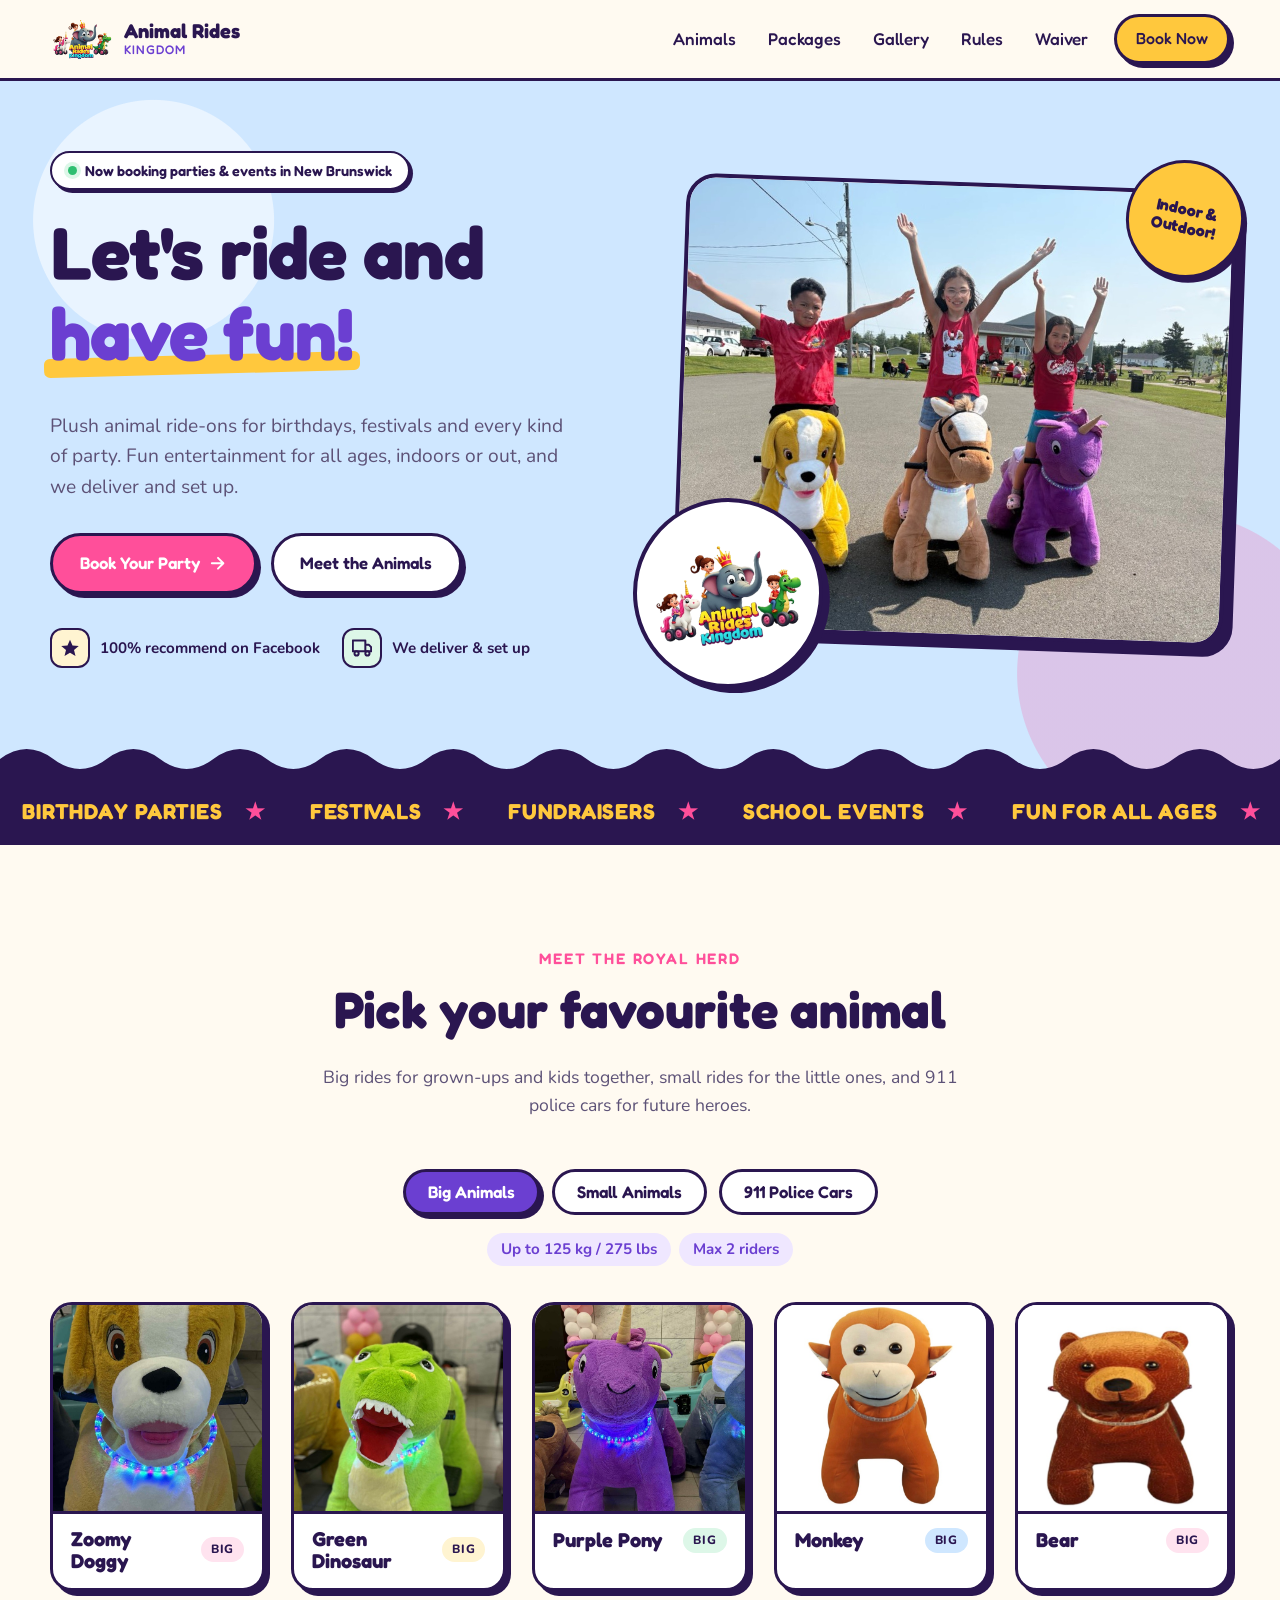
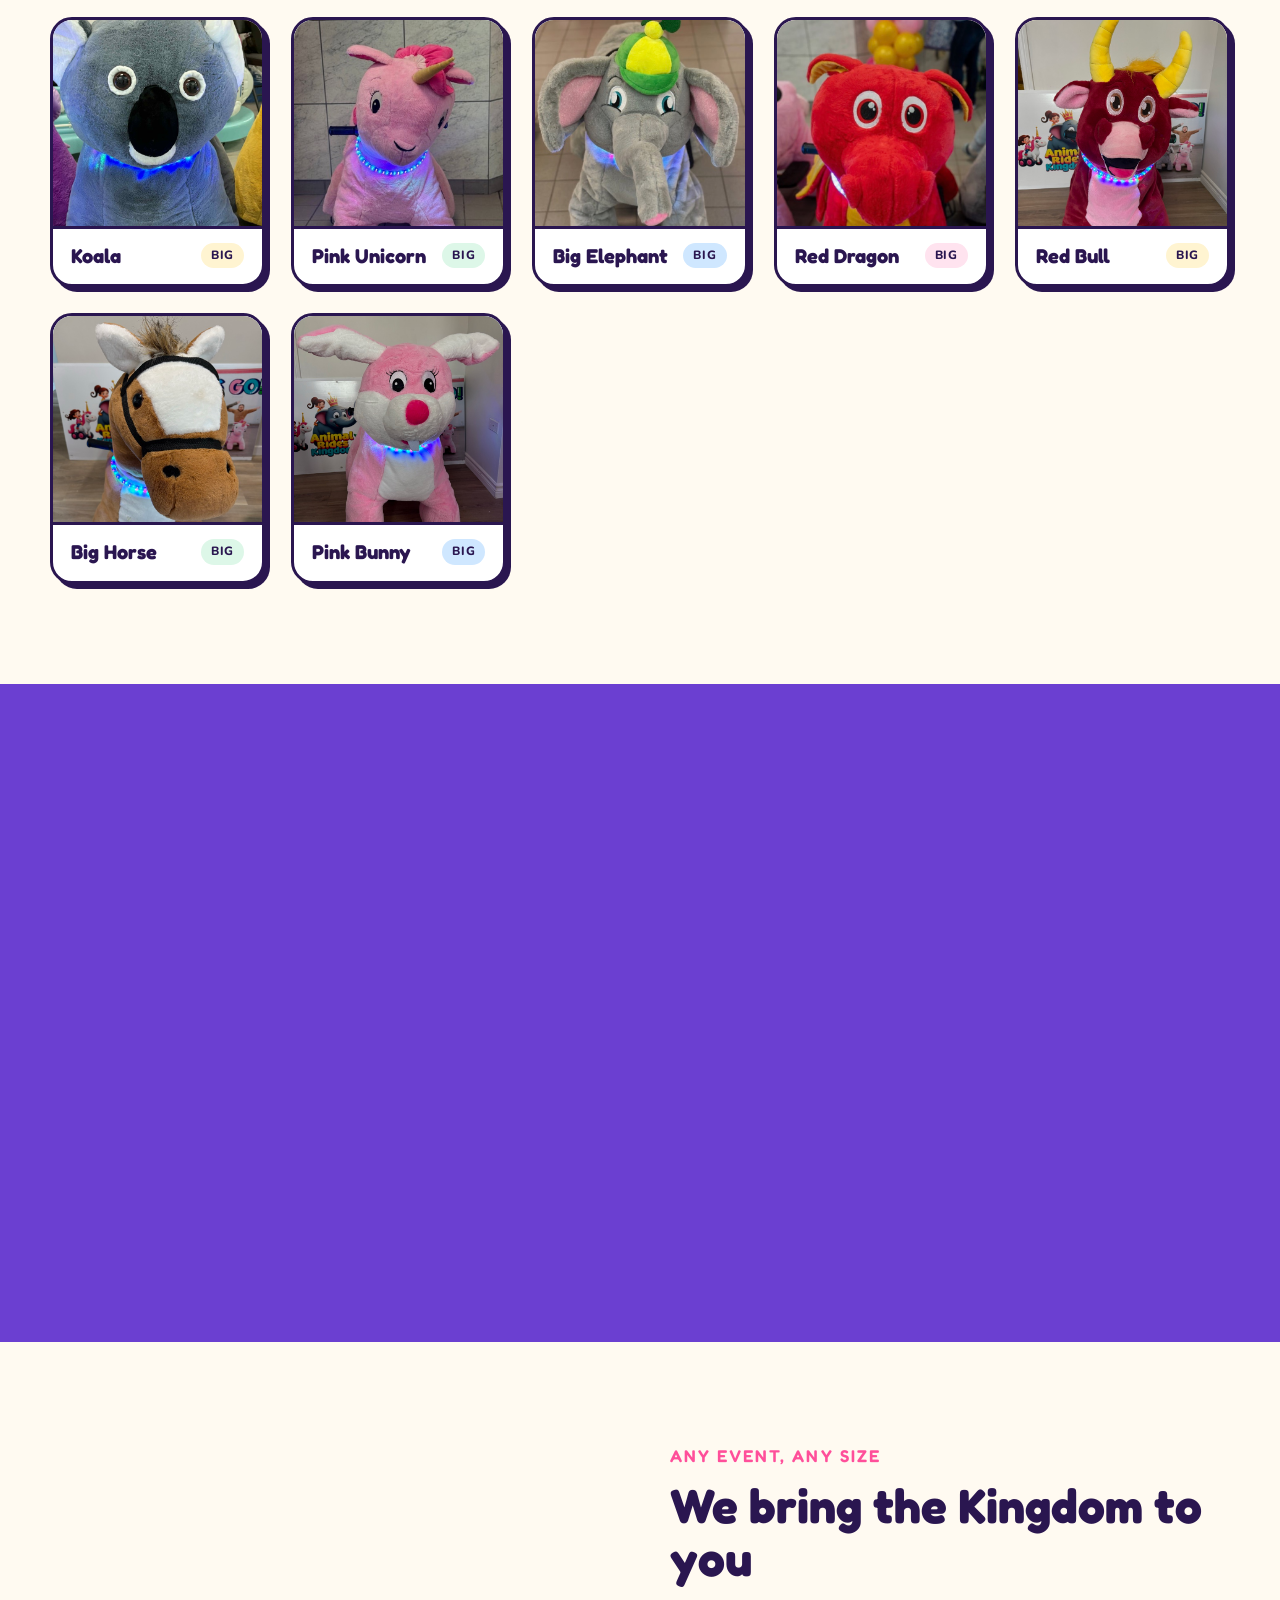
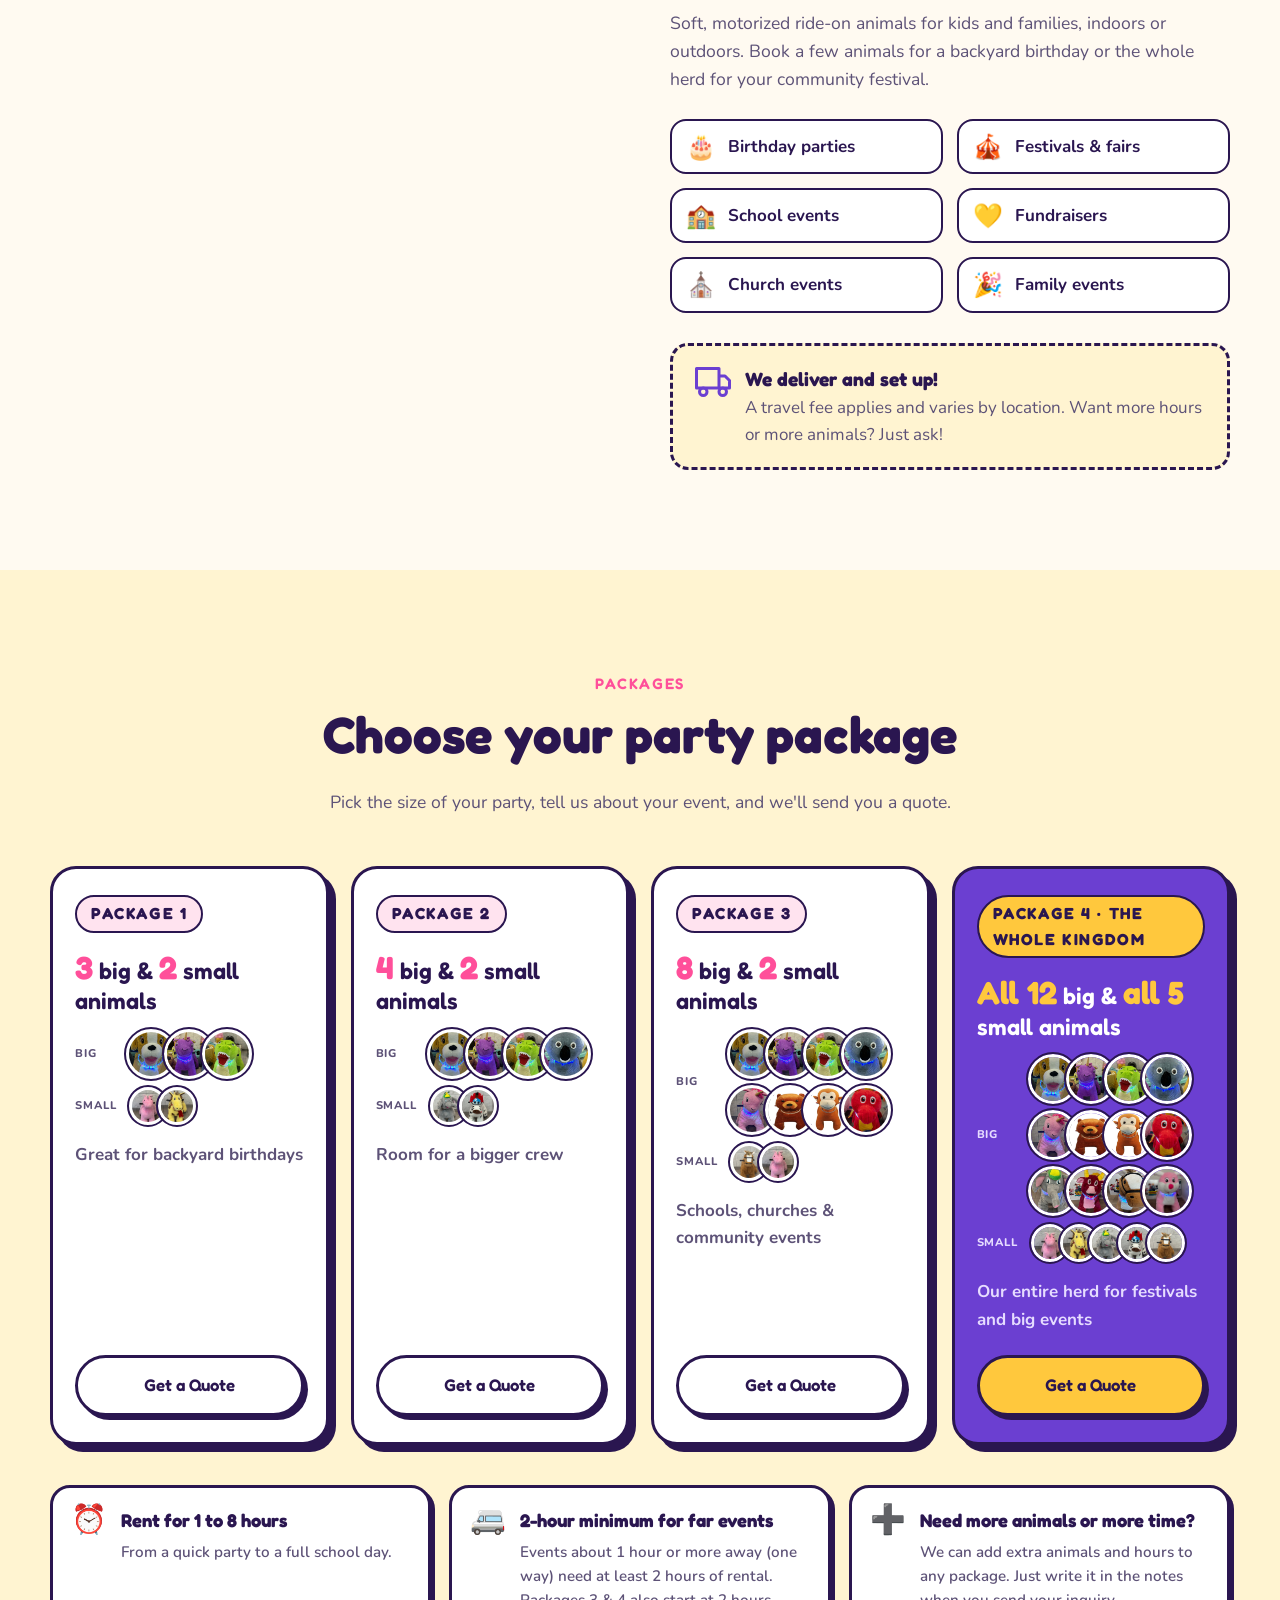
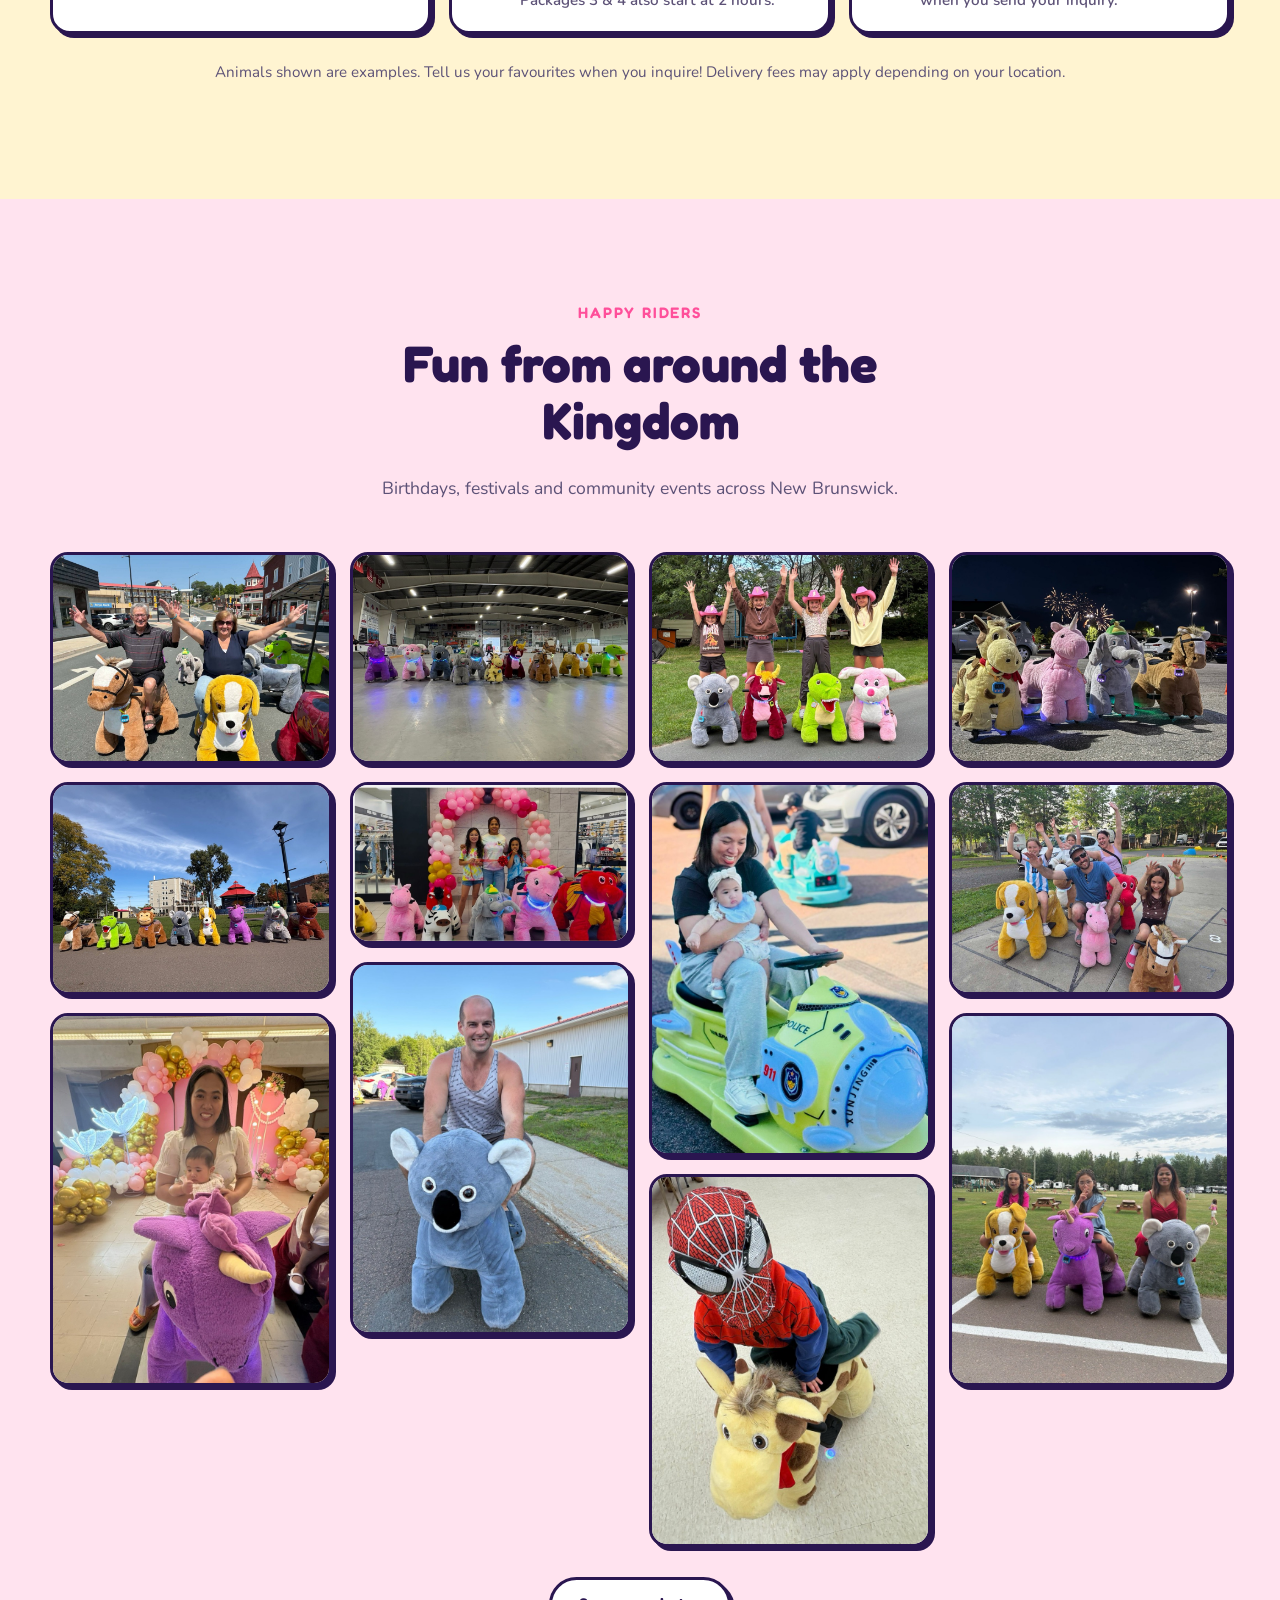
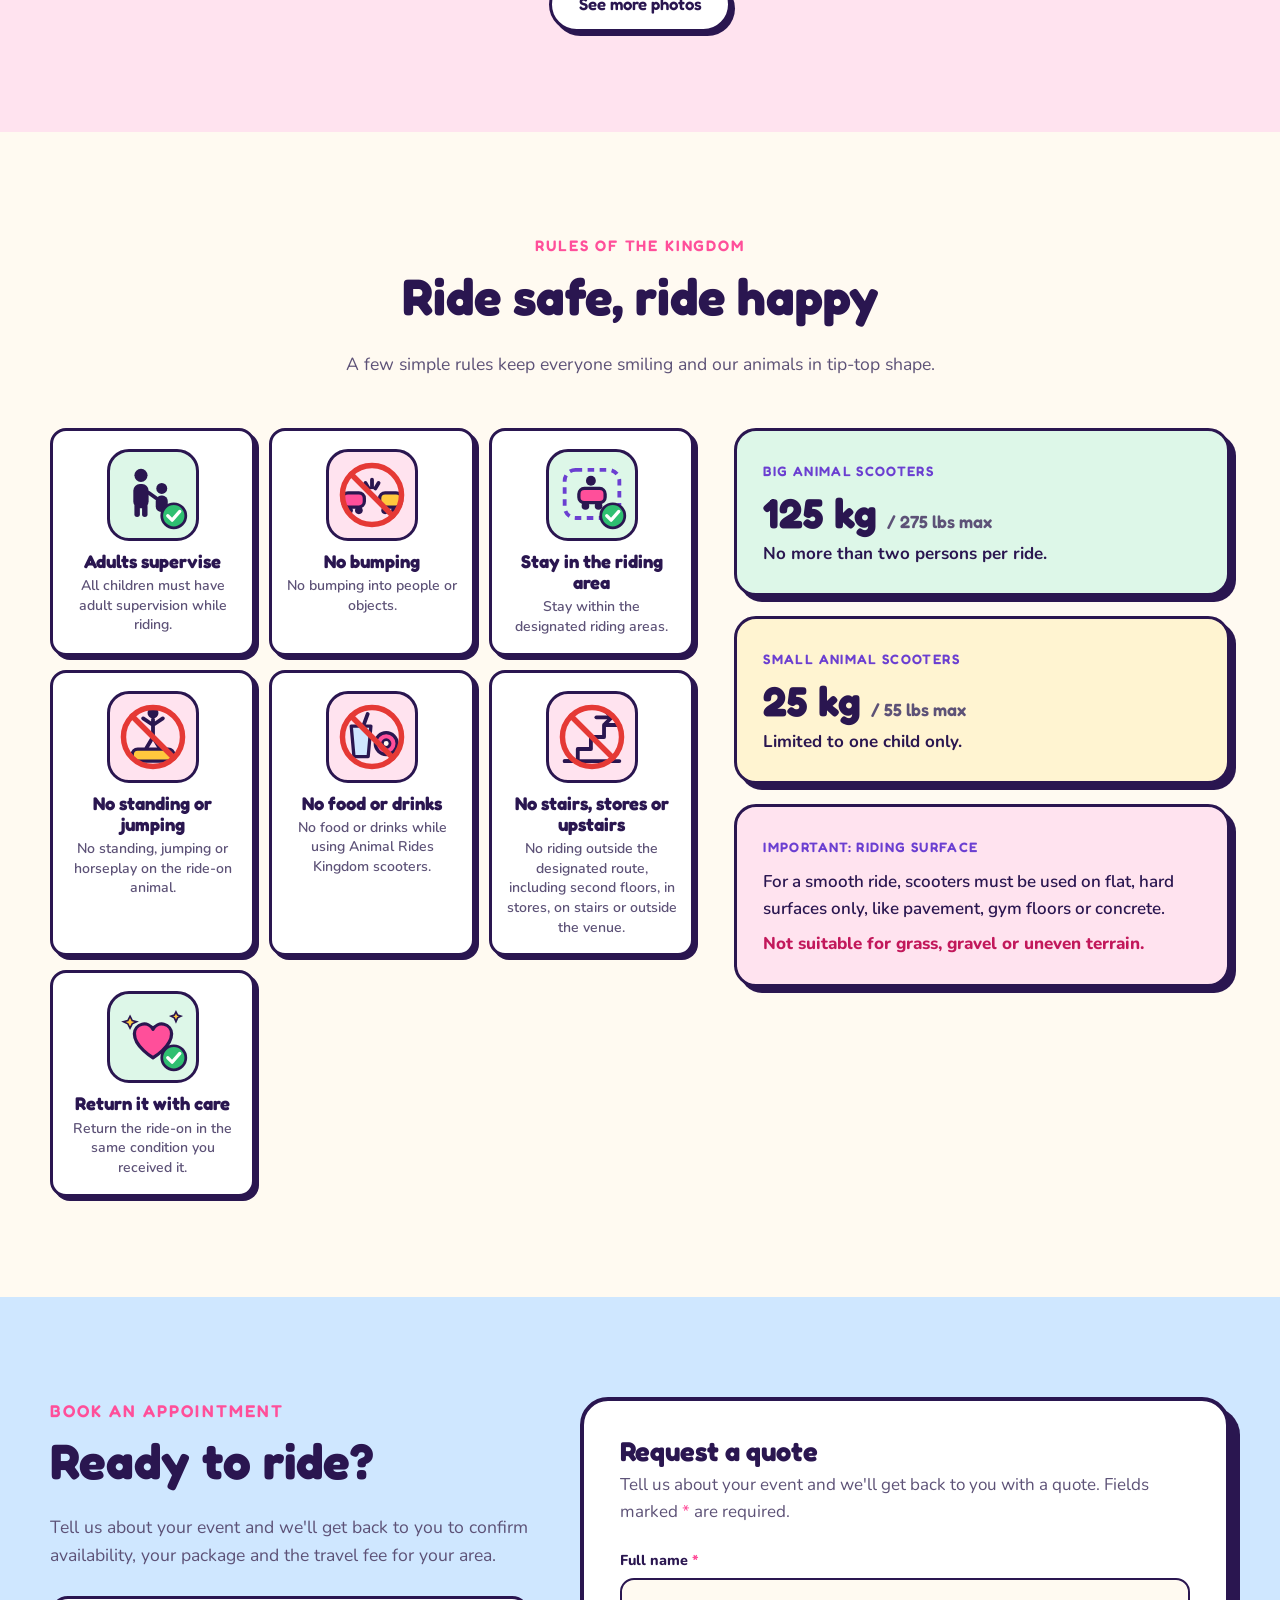
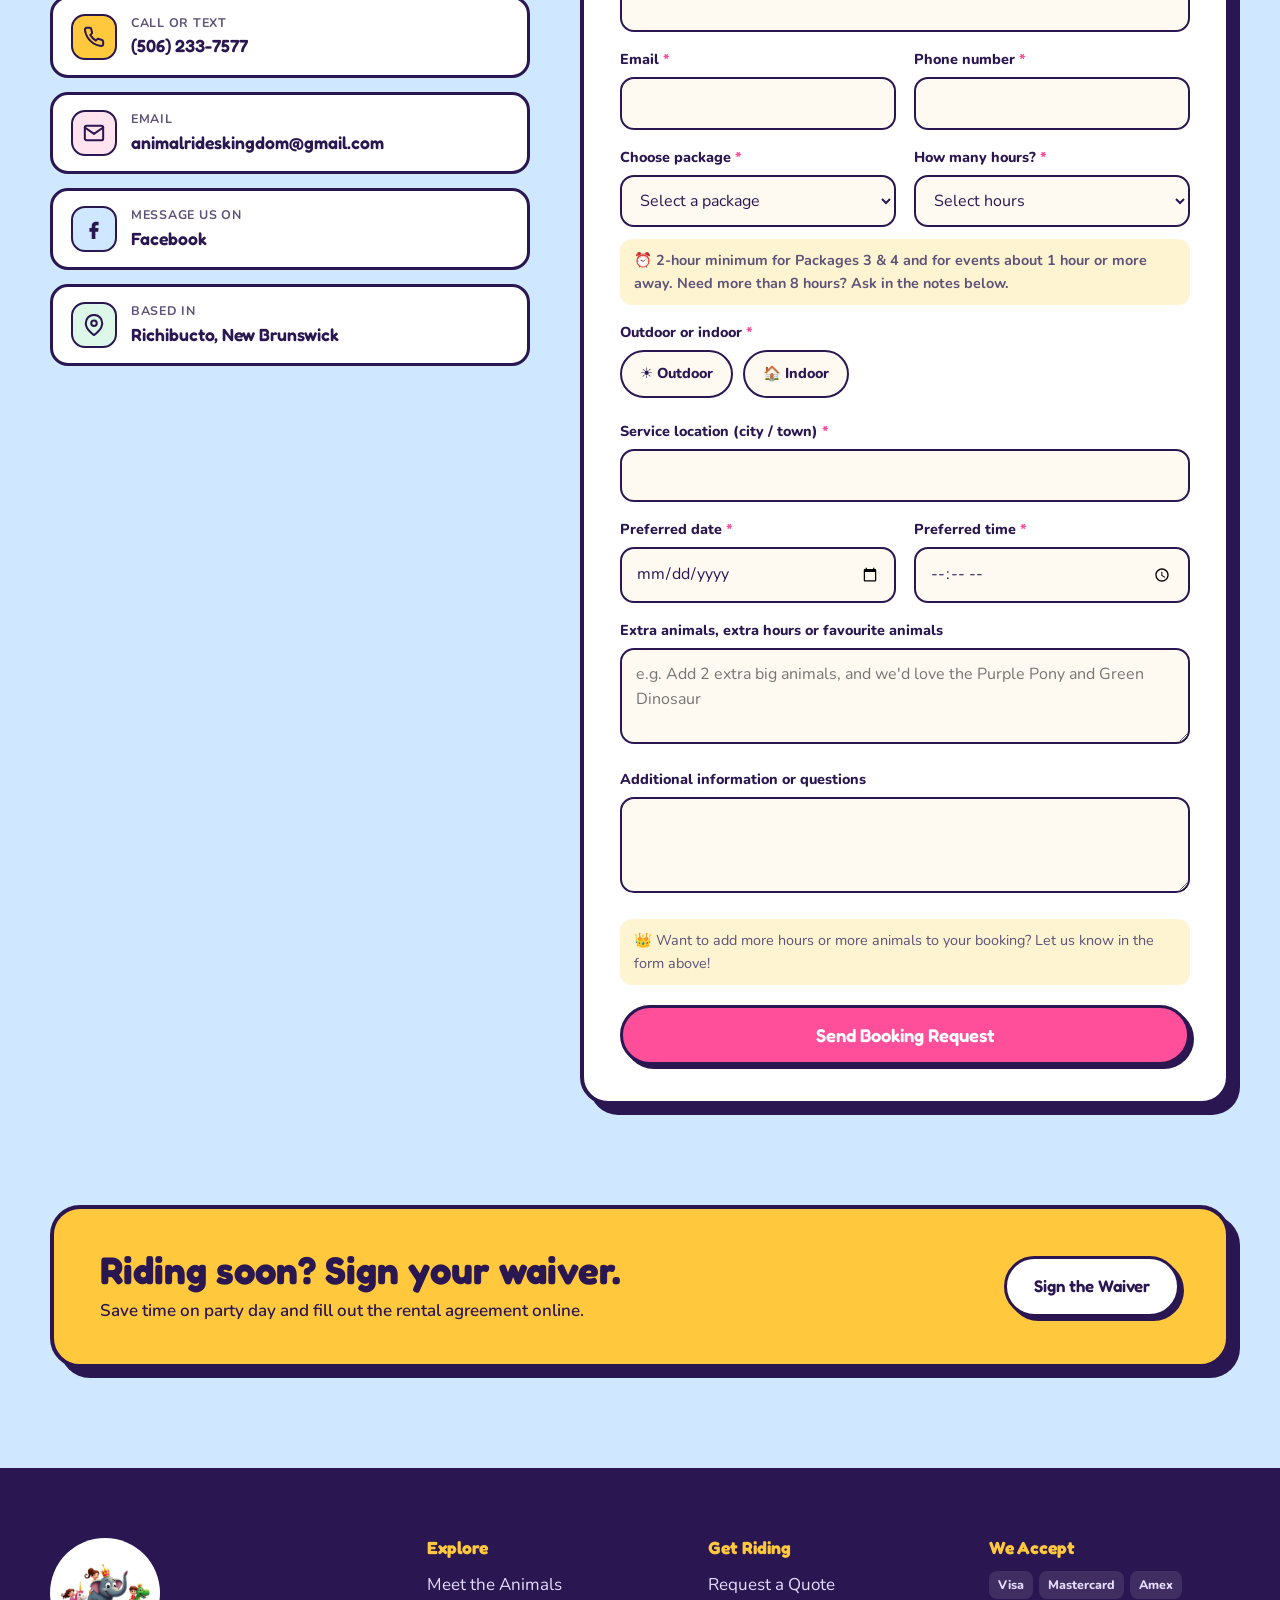
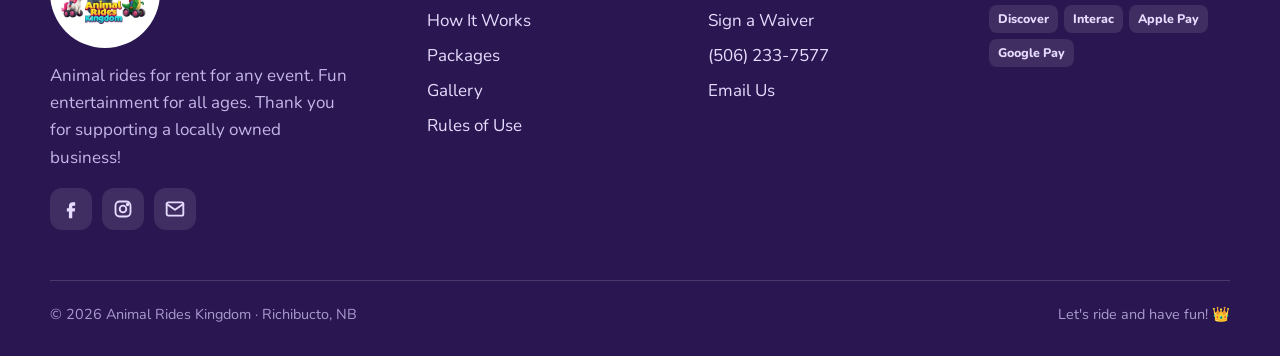
==== commit 2fdcb561: "Use full animalrideskingdom.ca address for link previews Co-Authored-By: Claude Opus 5.5 <noreply@an" ====
--- a/index.html
+++ b/index.html
@@ -7,8 +7,11 @@
   <meta name="description" content="Plush animal ride-on rentals for birthdays, festivals and events across New Brunswick. Indoor and outdoor, fun for all ages. We deliver and set up! Based in Richibucto, NB.">
   <meta property="og:title" content="Animal Rides Kingdom | Let's Ride and Have Fun!">
   <meta property="og:description" content="Plush animal ride-ons for birthdays, festivals and events. We deliver and set up across New Brunswick.">
-  <meta property="og:image" content="images/gallery/hero3.jpg">
+  <meta property="og:image" content="https://animalrideskingdom.ca/images/gallery/hero3.jpg">
+  <meta property="og:url" content="https://animalrideskingdom.ca/">
   <meta property="og:type" content="website">
+  <meta name="twitter:card" content="summary_large_image">
+  <link rel="canonical" href="https://animalrideskingdom.ca/">
   <link rel="icon" type="image/png" href="images/logo.png">
   <link rel="preconnect" href="https://fonts.googleapis.com">
   <link rel="preconnect" href="https://fonts.gstatic.com" crossorigin>
@@ -23,6 +26,8 @@
     "telephone": "+1-506-233-7577",
     "email": "animalrideskingdom@gmail.com",
     "address": { "@type": "PostalAddress", "addressLocality": "Richibucto", "addressRegion": "NB", "addressCountry": "CA" },
+    "url": "https://animalrideskingdom.ca/",
+    "image": "https://animalrideskingdom.ca/images/logo.png",
     "sameAs": ["https://www.facebook.com/profile.php?id=61574766551750", "https://www.instagram.com/animalrideskingdom"]
   }
   </script>
